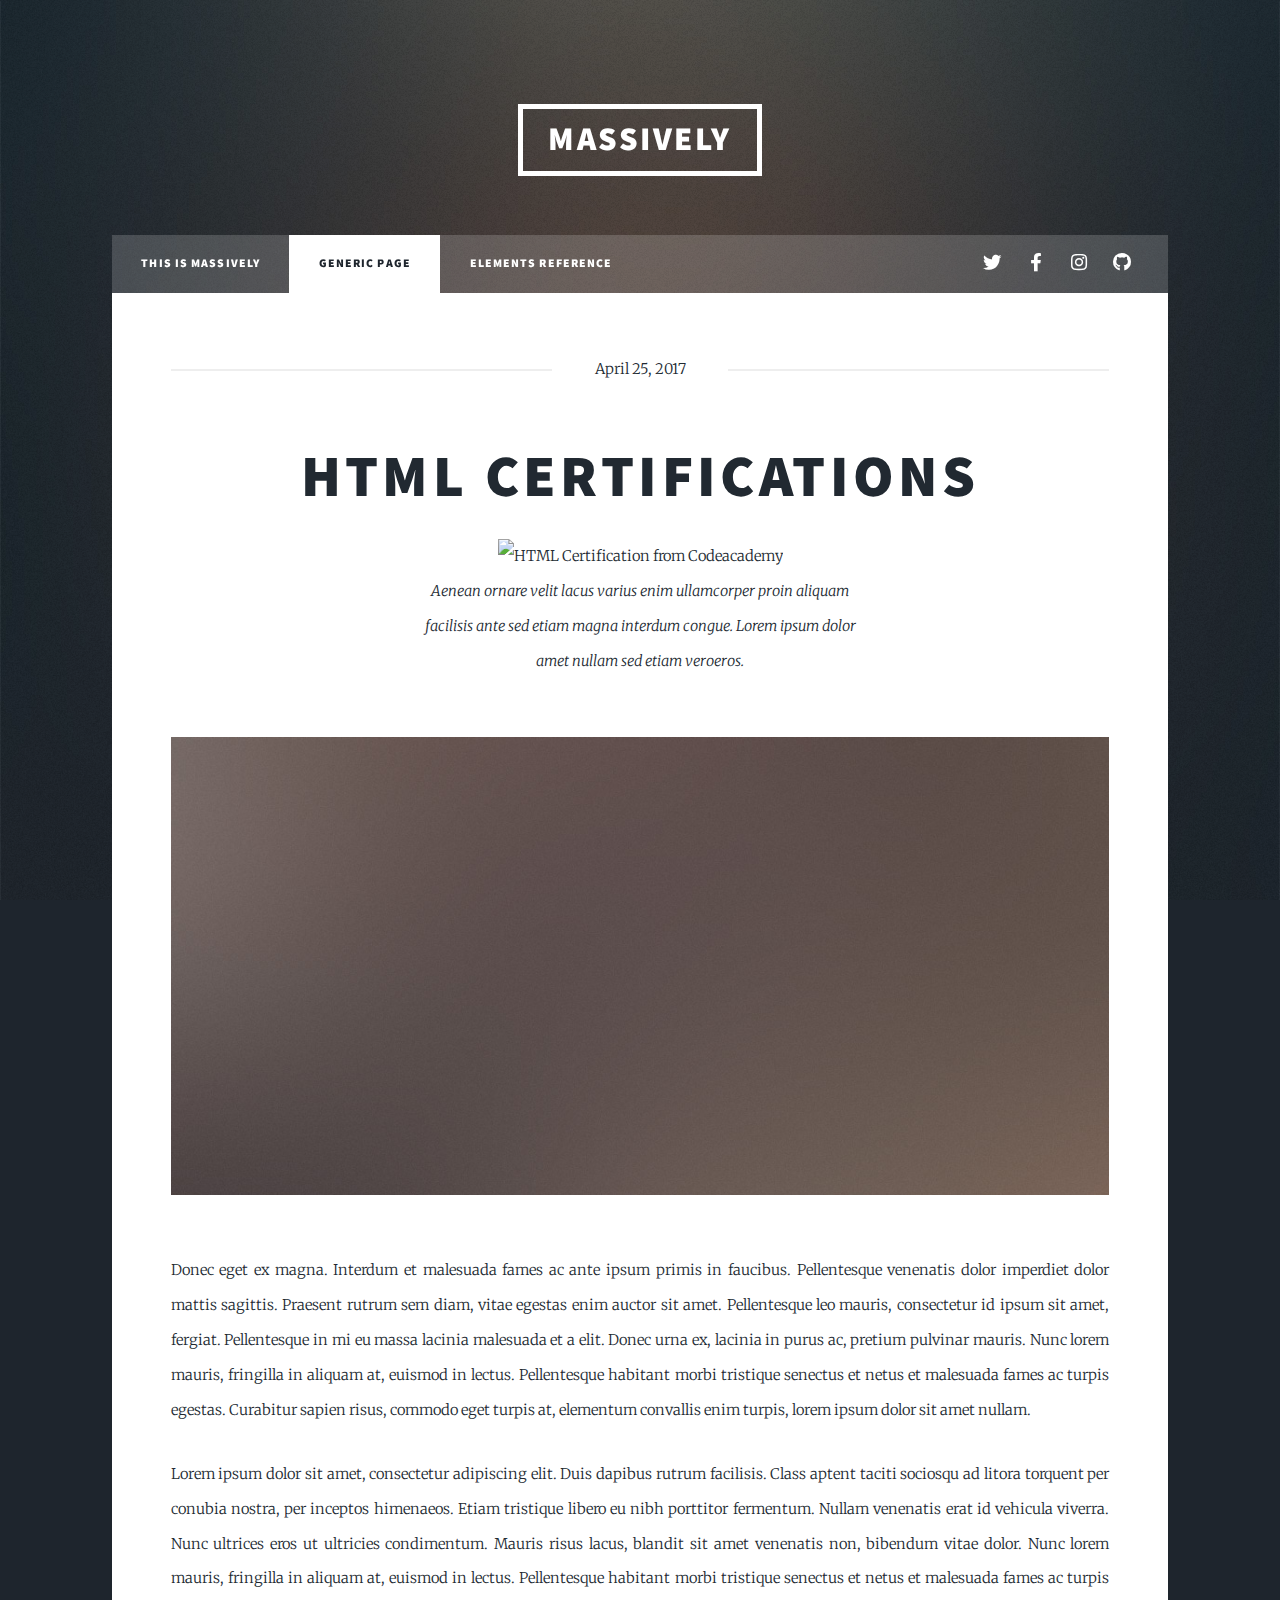
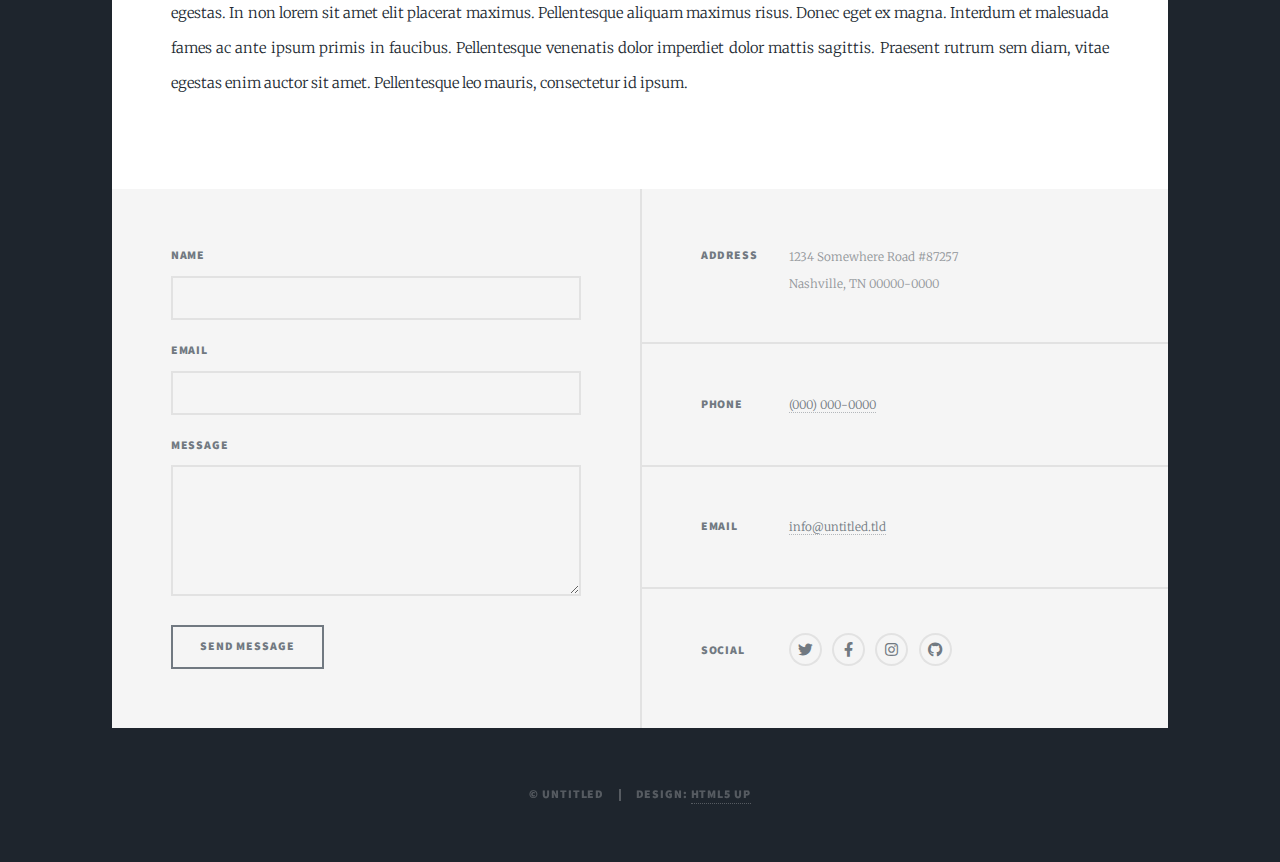
==== certifications.html @ e2fd4e37 "Update and rename generic.html to certifications.html" ====
<!DOCTYPE HTML>
<!--
	Massively by HTML5 UP
	html5up.net | @ajlkn
	Free for personal and commercial use under the CCA 3.0 license (html5up.net/license)
-->
<html>
	<head>
		<title>Andres's Certifications</title>
		<meta charset="utf-8" />
		<meta name="viewport" content="width=device-width, initial-scale=1, user-scalable=no" />
		<link rel="stylesheet" href="assets/css/main.css" />
		<noscript><link rel="stylesheet" href="assets/css/noscript.css" /></noscript>
	</head>
	<body class="is-preload">

		<!-- Wrapper -->
			<div id="wrapper">

				<!-- Header -->
					<header id="header">
						<a href="index.html" class="logo">Massively</a>
					</header>

				<!-- Nav -->
					<nav id="nav">
						<ul class="links">
							<li><a href="index.html">This is Massively</a></li>
							<li class="active"><a href="generic.html">Generic Page</a></li>
							<li><a href="elements.html">Elements Reference</a></li>
						</ul>
						<ul class="icons">
							<li><a href="#" class="icon brands fa-twitter"><span class="label">Twitter</span></a></li>
							<li><a href="#" class="icon brands fa-facebook-f"><span class="label">Facebook</span></a></li>
							<li><a href="#" class="icon brands fa-instagram"><span class="label">Instagram</span></a></li>
							<li><a href="#" class="icon brands fa-github"><span class="label">GitHub</span></a></li>
						</ul>
					</nav>

				<!-- Main -->
					<div id="main">

						<!-- Post -->
							<section class="post">
								<header class="major">
									<span class="date">April 25, 2017</span>
									<h1>HTML Certifications</h1>
									<img src="HTML-Cert.png" alt="HTML Certification from Codeacademy">
									<p>Aenean ornare velit lacus varius enim ullamcorper proin aliquam<br />
									facilisis ante sed etiam magna interdum congue. Lorem ipsum dolor<br />
									amet nullam sed etiam veroeros.</p>
								</header>
								<div class="image main"><img src="images/pic01.jpg" alt="" /></div>
								<p>Donec eget ex magna. Interdum et malesuada fames ac ante ipsum primis in faucibus. Pellentesque venenatis dolor imperdiet dolor mattis sagittis. Praesent rutrum sem diam, vitae egestas enim auctor sit amet. Pellentesque leo mauris, consectetur id ipsum sit amet, fergiat. Pellentesque in mi eu massa lacinia malesuada et a elit. Donec urna ex, lacinia in purus ac, pretium pulvinar mauris. Nunc lorem mauris, fringilla in aliquam at, euismod in lectus. Pellentesque habitant morbi tristique senectus et netus et malesuada fames ac turpis egestas. Curabitur sapien risus, commodo eget turpis at, elementum convallis enim turpis, lorem ipsum dolor sit amet nullam.</p>
								<p>Lorem ipsum dolor sit amet, consectetur adipiscing elit. Duis dapibus rutrum facilisis. Class aptent taciti sociosqu ad litora torquent per conubia nostra, per inceptos himenaeos. Etiam tristique libero eu nibh porttitor fermentum. Nullam venenatis erat id vehicula viverra. Nunc ultrices eros ut ultricies condimentum. Mauris risus lacus, blandit sit amet venenatis non, bibendum vitae dolor. Nunc lorem mauris, fringilla in aliquam at, euismod in lectus. Pellentesque habitant morbi tristique senectus et netus et malesuada fames ac turpis egestas. In non lorem sit amet elit placerat maximus. Pellentesque aliquam maximus risus. Donec eget ex magna. Interdum et malesuada fames ac ante ipsum primis in faucibus. Pellentesque venenatis dolor imperdiet dolor mattis sagittis. Praesent rutrum sem diam, vitae egestas enim auctor sit amet. Pellentesque leo mauris, consectetur id ipsum.</p>
							</section>

					</div>

				<!-- Footer -->
					<footer id="footer">
						<section>
							<form method="post" action="#">
								<div class="fields">
									<div class="field">
										<label for="name">Name</label>
										<input type="text" name="name" id="name" />
									</div>
									<div class="field">
										<label for="email">Email</label>
										<input type="text" name="email" id="email" />
									</div>
									<div class="field">
										<label for="message">Message</label>
										<textarea name="message" id="message" rows="3"></textarea>
									</div>
								</div>
								<ul class="actions">
									<li><input type="submit" value="Send Message" /></li>
								</ul>
							</form>
						</section>
						<section class="split contact">
							<section class="alt">
								<h3>Address</h3>
								<p>1234 Somewhere Road #87257<br />
								Nashville, TN 00000-0000</p>
							</section>
							<section>
								<h3>Phone</h3>
								<p><a href="#">(000) 000-0000</a></p>
							</section>
							<section>
								<h3>Email</h3>
								<p><a href="#">info@untitled.tld</a></p>
							</section>
							<section>
								<h3>Social</h3>
								<ul class="icons alt">
									<li><a href="#" class="icon brands alt fa-twitter"><span class="label">Twitter</span></a></li>
									<li><a href="#" class="icon brands alt fa-facebook-f"><span class="label">Facebook</span></a></li>
									<li><a href="#" class="icon brands alt fa-instagram"><span class="label">Instagram</span></a></li>
									<li><a href="#" class="icon brands alt fa-github"><span class="label">GitHub</span></a></li>
								</ul>
							</section>
						</section>
					</footer>

				<!-- Copyright -->
					<div id="copyright">
						<ul><li>&copy; Untitled</li><li>Design: <a href="https://html5up.net">HTML5 UP</a></li></ul>
					</div>

			</div>

		<!-- Scripts -->
			<script src="assets/js/jquery.min.js"></script>
			<script src="assets/js/jquery.scrollex.min.js"></script>
			<script src="assets/js/jquery.scrolly.min.js"></script>
			<script src="assets/js/browser.min.js"></script>
			<script src="assets/js/breakpoints.min.js"></script>
			<script src="assets/js/util.js"></script>
			<script src="assets/js/main.js"></script>

	</body>
</html>
---- assets/css/main.css ----
@import url(fontawesome-all.min.css);
@import url("https://fonts.googleapis.com/css?family=Merriweather:300,700,300italic,700italic|Source+Sans+Pro:900");

/*
	Massively by HTML5 UP
	html5up.net | @ajlkn
	Free for personal and commercial use under the CCA 3.0 license (html5up.net/license)
*/

html, body, div, span, applet, object,
iframe, h1, h2, h3, h4, h5, h6, p, blockquote,
pre, a, abbr, acronym, address, big, cite,
code, del, dfn, em, img, ins, kbd, q, s, samp,
small, strike, strong, sub, sup, tt, var, b,
u, i, center, dl, dt, dd, ol, ul, li, fieldset,
form, label, legend, table, caption, tbody,
tfoot, thead, tr, th, td, article, aside,
canvas, details, embed, figure, figcaption,
footer, header, hgroup, menu, nav, output, ruby,
section, summary, time, mark, audio, video {
	margin: 0;
	padding: 0;
	border: 0;
	font-size: 100%;
	font: inherit;
	vertical-align: baseline;}

article, aside, details, figcaption, figure,
footer, header, hgroup, menu, nav, section {
	display: block;}

body {
	line-height: 1;
}

ol, ul {
	list-style: none;
}

blockquote, q {
	quotes: none;
}

	blockquote:before, blockquote:after, q:before, q:after {
		content: '';
		content: none;
	}

table {
	border-collapse: collapse;
	border-spacing: 0;
}

body {
	-webkit-text-size-adjust: none;
}

mark {
	background-color: transparent;
	color: inherit;
}

input::-moz-focus-inner {
	border: 0;
	padding: 0;
}

input, select, textarea {
	-moz-appearance: none;
	-webkit-appearance: none;
	-ms-appearance: none;
	appearance: none;
}

/* Basic */

	@-ms-viewport {
		width: device-width;
	}

	body {
		-ms-overflow-style: scrollbar;
	}

	@media screen and (max-width: 480px) {

		html, body {
			min-width: 320px;
		}

	}

	html {
		box-sizing: border-box;
	}

	*, *:before, *:after {
		box-sizing: inherit;
	}

	body {
		background-color: #1e252d;
	}

		body.is-preload *, body.is-preload *:before, body.is-preload *:after {
			-moz-animation: none !important;
			-webkit-animation: none !important;
			-ms-animation: none !important;
			animation: none !important;
			-moz-transition: none !important;
			-webkit-transition: none !important;
			-ms-transition: none !important;
			transition: none !important;
		}

/* Type */

	html {
		font-size: 16pt;
	}

		@media screen and (max-width: 1680px) {

			html {
				font-size: 12pt;
			}

		}

		@media screen and (max-width: 1280px) {

			html {
				font-size: 11pt;
			}

		}

		@media screen and (max-width: 360px) {

			html {
				font-size: 10pt;
			}

		}

	body {
		color: #212931;
	}

	body, input, select, textarea {
		font-family: "Merriweather", Georgia, serif;
		font-weight: 300;
		font-size: 1rem;
		line-height: 2.375;
	}

	a {
		-moz-transition: color 0.2s ease-in-out, background-color 0.2s ease-in-out, border-color 0.2s ease-in-out, box-shadow 0.2s ease-in-out;
		-webkit-transition: color 0.2s ease-in-out, background-color 0.2s ease-in-out, border-color 0.2s ease-in-out, box-shadow 0.2s ease-in-out;
		-ms-transition: color 0.2s ease-in-out, background-color 0.2s ease-in-out, border-color 0.2s ease-in-out, box-shadow 0.2s ease-in-out;
		transition: color 0.2s ease-in-out, background-color 0.2s ease-in-out, border-color 0.2s ease-in-out, box-shadow 0.2s ease-in-out;
		border-bottom: dotted 1px;
		text-decoration: none;
	}

		a:hover {
			border-bottom-color: transparent;
		}

	strong, b {
		font-weight: 600;
	}

	em, i {
		font-style: italic;
	}

	p {
		text-align: justify;
		margin: 0 0 2rem 0;
	}

	h1, h2, h3, h4, h5, h6 {
		font-family: "Source Sans Pro", Helvetica, sans-serif;
		font-weight: 900;
		line-height: 1.5;
		letter-spacing: 0.075em;
		text-transform: uppercase;
		margin: 0 0 1rem 0;
	}

		h1 a, h2 a, h3 a, h4 a, h5 a, h6 a {
			border-bottom: 0;
			color: inherit;
			text-decoration: none;
		}

	h1 {
		font-size: 4rem;
		line-height: 1.1;
		margin: 0 0 2rem 0;
	}

	h2 {
		font-size: 1.75rem;
		line-height: 1.3;
		margin: 0 0 1.5rem 0;
	}

	h3 {
		font-size: 1.25rem;
		margin: 0 0 1.5rem 0;
	}

	h4 {
		font-size: 1rem;
	}

	h5 {
		font-size: 0.9rem;
	}

	h6 {
		font-size: 0.8rem;
	}

	sub {
		font-size: 0.8rem;
		position: relative;
		top: 0.5rem;
	}

	sup {
		font-size: 0.8rem;
		position: relative;
		top: -0.5rem;
	}

	blockquote {
		border-left: solid 4px;
		font-style: italic;
		margin: 0 0 2rem 0;
		padding: 0.5rem 0 0.5rem 2rem;
	}

	code {
		border: solid 2px;
		font-family: "Courier New", monospace;
		font-size: 0.9rem;
		margin: 0 0.25rem;
		padding: 0.25rem 0.65rem;
	}

	pre {
		-webkit-overflow-scrolling: touch;
		font-family: "Courier New", monospace;
		font-size: 0.9rem;
		margin: 0 0 2rem 0;
	}

		pre code {
			display: block;
			line-height: 1.75;
			padding: 1rem 1.5rem;
			overflow-x: auto;
		}

	hr {
		border: 0;
		border-bottom: solid 2px;
		margin: 3rem 0;
	}

		hr.major {
			margin: 5rem 0;
		}

	.align-left {
		text-align: left;
	}

	.align-center {
		text-align: center;
	}

	.align-right {
		text-align: right;
	}

	input, select, textarea {
		color: #212931;
	}

	a {
		color: #212931;
		border-bottom-color: rgba(33, 41, 49, 0.5);
	}

		a:hover {
			border-bottom-color: transparent;
			color: #18bfef !important;
		}

	strong, b {
		color: #212931;
	}

	h1, h2, h3, h4, h5, h6 {
		color: #212931;
	}

	blockquote {
		border-left-color: #eeeeee;
	}

	code {
		background: rgba(220, 220, 220, 0.25);
		border-color: #eeeeee;
	}

	hr {
		border-bottom-color: #eeeeee;
	}

/* Row */

	.row {
		display: flex;
		flex-wrap: wrap;
		box-sizing: border-box;
		align-items: stretch;
	}

		.row > * {
			box-sizing: border-box;
		}

		.row.gtr-uniform > * > :last-child {
			margin-bottom: 0;
		}

		.row.aln-left {
			justify-content: flex-start;
		}

		.row.aln-center {
			justify-content: center;
		}

		.row.aln-right {
			justify-content: flex-end;
		}

		.row.aln-top {
			align-items: flex-start;
		}

		.row.aln-middle {
			align-items: center;
		}

		.row.aln-bottom {
			align-items: flex-end;
		}

		.row > .imp {
			order: -1;
		}

		.row > .col-1 {
			width: 8.33333%;
		}

		.row > .off-1 {
			margin-left: 8.33333%;
		}

		.row > .col-2 {
			width: 16.66667%;
		}

		.row > .off-2 {
			margin-left: 16.66667%;
		}

		.row > .col-3 {
			width: 25%;
		}

		.row > .off-3 {
			margin-left: 25%;
		}

		.row > .col-4 {
			width: 33.33333%;
		}

		.row > .off-4 {
			margin-left: 33.33333%;
		}

		.row > .col-5 {
			width: 41.66667%;
		}

		.row > .off-5 {
			margin-left: 41.66667%;
		}

		.row > .col-6 {
			width: 50%;
		}

		.row > .off-6 {
			margin-left: 50%;
		}

		.row > .col-7 {
			width: 58.33333%;
		}

		.row > .off-7 {
			margin-left: 58.33333%;
		}

		.row > .col-8 {
			width: 66.66667%;
		}

		.row > .off-8 {
			margin-left: 66.66667%;
		}

		.row > .col-9 {
			width: 75%;
		}

		.row > .off-9 {
			margin-left: 75%;
		}

		.row > .col-10 {
			width: 83.33333%;
		}

		.row > .off-10 {
			margin-left: 83.33333%;
		}

		.row > .col-11 {
			width: 91.66667%;
		}

		.row > .off-11 {
			margin-left: 91.66667%;
		}

		.row > .col-12 {
			width: 100%;
		}

		.row > .off-12 {
			margin-left: 100%;
		}

		.row.gtr-0 {
			margin-top: 0;
			margin-left: 0rem;
		}

			.row.gtr-0 > * {
				padding: 0 0 0 0rem;
			}

			.row.gtr-0.gtr-uniform {
				margin-top: 0rem;
			}

				.row.gtr-0.gtr-uniform > * {
					padding-top: 0rem;
				}

		.row.gtr-25 {
			margin-top: 0;
			margin-left: -0.375rem;
		}

			.row.gtr-25 > * {
				padding: 0 0 0 0.375rem;
			}

			.row.gtr-25.gtr-uniform {
				margin-top: -0.375rem;
			}

				.row.gtr-25.gtr-uniform > * {
					padding-top: 0.375rem;
				}

		.row.gtr-50 {
			margin-top: 0;
			margin-left: -0.75rem;
		}

			.row.gtr-50 > * {
				padding: 0 0 0 0.75rem;
			}

			.row.gtr-50.gtr-uniform {
				margin-top: -0.75rem;
			}

				.row.gtr-50.gtr-uniform > * {
					padding-top: 0.75rem;
				}

		.row {
			margin-top: 0;
			margin-left: -1.5rem;
		}

			.row > * {
				padding: 0 0 0 1.5rem;
			}

			.row.gtr-uniform {
				margin-top: -1.5rem;
			}

				.row.gtr-uniform > * {
					padding-top: 1.5rem;
				}

		.row.gtr-150 {
			margin-top: 0;
			margin-left: -2.25rem;
		}

			.row.gtr-150 > * {
				padding: 0 0 0 2.25rem;
			}

			.row.gtr-150.gtr-uniform {
				margin-top: -2.25rem;
			}

				.row.gtr-150.gtr-uniform > * {
					padding-top: 2.25rem;
				}

		.row.gtr-200 {
			margin-top: 0;
			margin-left: -3rem;
		}

			.row.gtr-200 > * {
				padding: 0 0 0 3rem;
			}

			.row.gtr-200.gtr-uniform {
				margin-top: -3rem;
			}

				.row.gtr-200.gtr-uniform > * {
					padding-top: 3rem;
				}

		@media screen and (max-width: 1680px) {

			.row {
				display: flex;
				flex-wrap: wrap;
				box-sizing: border-box;
				align-items: stretch;
			}

				.row > * {
					box-sizing: border-box;
				}

				.row.gtr-uniform > * > :last-child {
					margin-bottom: 0;
				}

				.row.aln-left {
					justify-content: flex-start;
				}

				.row.aln-center {
					justify-content: center;
				}

				.row.aln-right {
					justify-content: flex-end;
				}

				.row.aln-top {
					align-items: flex-start;
				}

				.row.aln-middle {
					align-items: center;
				}

				.row.aln-bottom {
					align-items: flex-end;
				}

				.row > .imp-xlarge {
					order: -1;
				}

				.row > .col-1-xlarge {
					width: 8.33333%;
				}

				.row > .off-1-xlarge {
					margin-left: 8.33333%;
				}

				.row > .col-2-xlarge {
					width: 16.66667%;
				}

				.row > .off-2-xlarge {
					margin-left: 16.66667%;
				}

				.row > .col-3-xlarge {
					width: 25%;
				}

				.row > .off-3-xlarge {
					margin-left: 25%;
				}

				.row > .col-4-xlarge {
					width: 33.33333%;
				}

				.row > .off-4-xlarge {
					margin-left: 33.33333%;
				}

				.row > .col-5-xlarge {
					width: 41.66667%;
				}

				.row > .off-5-xlarge {
					margin-left: 41.66667%;
				}

				.row > .col-6-xlarge {
					width: 50%;
				}

				.row > .off-6-xlarge {
					margin-left: 50%;
				}

				.row > .col-7-xlarge {
					width: 58.33333%;
				}

				.row > .off-7-xlarge {
					margin-left: 58.33333%;
				}

				.row > .col-8-xlarge {
					width: 66.66667%;
				}

				.row > .off-8-xlarge {
					margin-left: 66.66667%;
				}

				.row > .col-9-xlarge {
					width: 75%;
				}

				.row > .off-9-xlarge {
					margin-left: 75%;
				}

				.row > .col-10-xlarge {
					width: 83.33333%;
				}

				.row > .off-10-xlarge {
					margin-left: 83.33333%;
				}

				.row > .col-11-xlarge {
					width: 91.66667%;
				}

				.row > .off-11-xlarge {
					margin-left: 91.66667%;
				}

				.row > .col-12-xlarge {
					width: 100%;
				}

				.row > .off-12-xlarge {
					margin-left: 100%;
				}

				.row.gtr-0 {
					margin-top: 0;
					margin-left: 0rem;
				}

					.row.gtr-0 > * {
						padding: 0 0 0 0rem;
					}

					.row.gtr-0.gtr-uniform {
						margin-top: 0rem;
					}

						.row.gtr-0.gtr-uniform > * {
							padding-top: 0rem;
						}

				.row.gtr-25 {
					margin-top: 0;
					margin-left: -0.375rem;
				}

					.row.gtr-25 > * {
						padding: 0 0 0 0.375rem;
					}

					.row.gtr-25.gtr-uniform {
						margin-top: -0.375rem;
					}

						.row.gtr-25.gtr-uniform > * {
							padding-top: 0.375rem;
						}

				.row.gtr-50 {
					margin-top: 0;
					margin-left: -0.75rem;
				}

					.row.gtr-50 > * {
						padding: 0 0 0 0.75rem;
					}

					.row.gtr-50.gtr-uniform {
						margin-top: -0.75rem;
					}

						.row.gtr-50.gtr-uniform > * {
							padding-top: 0.75rem;
						}

				.row {
					margin-top: 0;
					margin-left: -1.5rem;
				}

					.row > * {
						padding: 0 0 0 1.5rem;
					}

					.row.gtr-uniform {
						margin-top: -1.5rem;
					}

						.row.gtr-uniform > * {
							padding-top: 1.5rem;
						}

				.row.gtr-150 {
					margin-top: 0;
					margin-left: -2.25rem;
				}

					.row.gtr-150 > * {
						padding: 0 0 0 2.25rem;
					}

					.row.gtr-150.gtr-uniform {
						margin-top: -2.25rem;
					}

						.row.gtr-150.gtr-uniform > * {
							padding-top: 2.25rem;
						}

				.row.gtr-200 {
					margin-top: 0;
					margin-left: -3rem;
				}

					.row.gtr-200 > * {
						padding: 0 0 0 3rem;
					}

					.row.gtr-200.gtr-uniform {
						margin-top: -3rem;
					}

						.row.gtr-200.gtr-uniform > * {
							padding-top: 3rem;
						}

		}

		@media screen and (max-width: 1280px) {

			.row {
				display: flex;
				flex-wrap: wrap;
				box-sizing: border-box;
				align-items: stretch;
			}

				.row > * {
					box-sizing: border-box;
				}

				.row.gtr-uniform > * > :last-child {
					margin-bottom: 0;
				}

				.row.aln-left {
					justify-content: flex-start;
				}

				.row.aln-center {
					justify-content: center;
				}

				.row.aln-right {
					justify-content: flex-end;
				}

				.row.aln-top {
					align-items: flex-start;
				}

				.row.aln-middle {
					align-items: center;
				}

				.row.aln-bottom {
					align-items: flex-end;
				}

				.row > .imp-large {
					order: -1;
				}

				.row > .col-1-large {
					width: 8.33333%;
				}

				.row > .off-1-large {
					margin-left: 8.33333%;
				}

				.row > .col-2-large {
					width: 16.66667%;
				}

				.row > .off-2-large {
					margin-left: 16.66667%;
				}

				.row > .col-3-large {
					width: 25%;
				}

				.row > .off-3-large {
					margin-left: 25%;
				}

				.row > .col-4-large {
					width: 33.33333%;
				}

				.row > .off-4-large {
					margin-left: 33.33333%;
				}

				.row > .col-5-large {
					width: 41.66667%;
				}

				.row > .off-5-large {
					margin-left: 41.66667%;
				}

				.row > .col-6-large {
					width: 50%;
				}

				.row > .off-6-large {
					margin-left: 50%;
				}

				.row > .col-7-large {
					width: 58.33333%;
				}

				.row > .off-7-large {
					margin-left: 58.33333%;
				}

				.row > .col-8-large {
					width: 66.66667%;
				}

				.row > .off-8-large {
					margin-left: 66.66667%;
				}

				.row > .col-9-large {
					width: 75%;
				}

				.row > .off-9-large {
					margin-left: 75%;
				}

				.row > .col-10-large {
					width: 83.33333%;
				}

				.row > .off-10-large {
					margin-left: 83.33333%;
				}

				.row > .col-11-large {
					width: 91.66667%;
				}

				.row > .off-11-large {
					margin-left: 91.66667%;
				}

				.row > .col-12-large {
					width: 100%;
				}

				.row > .off-12-large {
					margin-left: 100%;
				}

				.row.gtr-0 {
					margin-top: 0;
					margin-left: 0rem;
				}

					.row.gtr-0 > * {
						padding: 0 0 0 0rem;
					}

					.row.gtr-0.gtr-uniform {
						margin-top: 0rem;
					}

						.row.gtr-0.gtr-uniform > * {
							padding-top: 0rem;
						}

				.row.gtr-25 {
					margin-top: 0;
					margin-left: -0.375rem;
				}

					.row.gtr-25 > * {
						padding: 0 0 0 0.375rem;
					}

					.row.gtr-25.gtr-uniform {
						margin-top: -0.375rem;
					}

						.row.gtr-25.gtr-uniform > * {
							padding-top: 0.375rem;
						}

				.row.gtr-50 {
					margin-top: 0;
					margin-left: -0.75rem;
				}

					.row.gtr-50 > * {
						padding: 0 0 0 0.75rem;
					}

					.row.gtr-50.gtr-uniform {
						margin-top: -0.75rem;
					}

						.row.gtr-50.gtr-uniform > * {
							padding-top: 0.75rem;
						}

				.row {
					margin-top: 0;
					margin-left: -1.5rem;
				}

					.row > * {
						padding: 0 0 0 1.5rem;
					}

					.row.gtr-uniform {
						margin-top: -1.5rem;
					}

						.row.gtr-uniform > * {
							padding-top: 1.5rem;
						}

				.row.gtr-150 {
					margin-top: 0;
					margin-left: -2.25rem;
				}

					.row.gtr-150 > * {
						padding: 0 0 0 2.25rem;
					}

					.row.gtr-150.gtr-uniform {
						margin-top: -2.25rem;
					}

						.row.gtr-150.gtr-uniform > * {
							padding-top: 2.25rem;
						}

				.row.gtr-200 {
					margin-top: 0;
					margin-left: -3rem;
				}

					.row.gtr-200 > * {
						padding: 0 0 0 3rem;
					}

					.row.gtr-200.gtr-uniform {
						margin-top: -3rem;
					}

						.row.gtr-200.gtr-uniform > * {
							padding-top: 3rem;
						}

		}

		@media screen and (max-width: 980px) {

			.row {
				display: flex;
				flex-wrap: wrap;
				box-sizing: border-box;
				align-items: stretch;
			}

				.row > * {
					box-sizing: border-box;
				}

				.row.gtr-uniform > * > :last-child {
					margin-bottom: 0;
				}

				.row.aln-left {
					justify-content: flex-start;
				}

				.row.aln-center {
					justify-content: center;
				}

				.row.aln-right {
					justify-content: flex-end;
				}

				.row.aln-top {
					align-items: flex-start;
				}

				.row.aln-middle {
					align-items: center;
				}

				.row.aln-bottom {
					align-items: flex-end;
				}

				.row > .imp-medium {
					order: -1;
				}

				.row > .col-1-medium {
					width: 8.33333%;
				}

				.row > .off-1-medium {
					margin-left: 8.33333%;
				}

				.row > .col-2-medium {
					width: 16.66667%;
				}

				.row > .off-2-medium {
					margin-left: 16.66667%;
				}

				.row > .col-3-medium {
					width: 25%;
				}

				.row > .off-3-medium {
					margin-left: 25%;
				}

				.row > .col-4-medium {
					width: 33.33333%;
				}

				.row > .off-4-medium {
					margin-left: 33.33333%;
				}

				.row > .col-5-medium {
					width: 41.66667%;
				}

				.row > .off-5-medium {
					margin-left: 41.66667%;
				}

				.row > .col-6-medium {
					width: 50%;
				}

				.row > .off-6-medium {
					margin-left: 50%;
				}

				.row > .col-7-medium {
					width: 58.33333%;
				}

				.row > .off-7-medium {
					margin-left: 58.33333%;
				}

				.row > .col-8-medium {
					width: 66.66667%;
				}

				.row > .off-8-medium {
					margin-left: 66.66667%;
				}

				.row > .col-9-medium {
					width: 75%;
				}

				.row > .off-9-medium {
					margin-left: 75%;
				}

				.row > .col-10-medium {
					width: 83.33333%;
				}

				.row > .off-10-medium {
					margin-left: 83.33333%;
				}

				.row > .col-11-medium {
					width: 91.66667%;
				}

				.row > .off-11-medium {
					margin-left: 91.66667%;
				}

				.row > .col-12-medium {
					width: 100%;
				}

				.row > .off-12-medium {
					margin-left: 100%;
				}

				.row.gtr-0 {
					margin-top: 0;
					margin-left: 0rem;
				}

					.row.gtr-0 > * {
						padding: 0 0 0 0rem;
					}

					.row.gtr-0.gtr-uniform {
						margin-top: 0rem;
					}

						.row.gtr-0.gtr-uniform > * {
							padding-top: 0rem;
						}

				.row.gtr-25 {
					margin-top: 0;
					margin-left: -0.375rem;
				}

					.row.gtr-25 > * {
						padding: 0 0 0 0.375rem;
					}

					.row.gtr-25.gtr-uniform {
						margin-top: -0.375rem;
					}

						.row.gtr-25.gtr-uniform > * {
							padding-top: 0.375rem;
						}

				.row.gtr-50 {
					margin-top: 0;
					margin-left: -0.75rem;
				}

					.row.gtr-50 > * {
						padding: 0 0 0 0.75rem;
					}

					.row.gtr-50.gtr-uniform {
						margin-top: -0.75rem;
					}

						.row.gtr-50.gtr-uniform > * {
							padding-top: 0.75rem;
						}

				.row {
					margin-top: 0;
					margin-left: -1.5rem;
				}

					.row > * {
						padding: 0 0 0 1.5rem;
					}

					.row.gtr-uniform {
						margin-top: -1.5rem;
					}

						.row.gtr-uniform > * {
							padding-top: 1.5rem;
						}

				.row.gtr-150 {
					margin-top: 0;
					margin-left: -2.25rem;
				}

					.row.gtr-150 > * {
						padding: 0 0 0 2.25rem;
					}

					.row.gtr-150.gtr-uniform {
						margin-top: -2.25rem;
					}

						.row.gtr-150.gtr-uniform > * {
							padding-top: 2.25rem;
						}

				.row.gtr-200 {
					margin-top: 0;
					margin-left: -3rem;
				}

					.row.gtr-200 > * {
						padding: 0 0 0 3rem;
					}

					.row.gtr-200.gtr-uniform {
						margin-top: -3rem;
					}

						.row.gtr-200.gtr-uniform > * {
							padding-top: 3rem;
						}

		}

		@media screen and (max-width: 736px) {

			.row {
				display: flex;
				flex-wrap: wrap;
				box-sizing: border-box;
				align-items: stretch;
			}

				.row > * {
					box-sizing: border-box;
				}

				.row.gtr-uniform > * > :last-child {
					margin-bottom: 0;
				}

				.row.aln-left {
					justify-content: flex-start;
				}

				.row.aln-center {
					justify-content: center;
				}

				.row.aln-right {
					justify-content: flex-end;
				}

				.row.aln-top {
					align-items: flex-start;
				}

				.row.aln-middle {
					align-items: center;
				}

				.row.aln-bottom {
					align-items: flex-end;
				}

				.row > .imp-small {
					order: -1;
				}

				.row > .col-1-small {
					width: 8.33333%;
				}

				.row > .off-1-small {
					margin-left: 8.33333%;
				}

				.row > .col-2-small {
					width: 16.66667%;
				}

				.row > .off-2-small {
					margin-left: 16.66667%;
				}

				.row > .col-3-small {
					width: 25%;
				}

				.row > .off-3-small {
					margin-left: 25%;
				}

				.row > .col-4-small {
					width: 33.33333%;
				}

				.row > .off-4-small {
					margin-left: 33.33333%;
				}

				.row > .col-5-small {
					width: 41.66667%;
				}

				.row > .off-5-small {
					margin-left: 41.66667%;
				}

				.row > .col-6-small {
					width: 50%;
				}

				.row > .off-6-small {
					margin-left: 50%;
				}

				.row > .col-7-small {
					width: 58.33333%;
				}

				.row > .off-7-small {
					margin-left: 58.33333%;
				}

				.row > .col-8-small {
					width: 66.66667%;
				}

				.row > .off-8-small {
					margin-left: 66.66667%;
				}

				.row > .col-9-small {
					width: 75%;
				}

				.row > .off-9-small {
					margin-left: 75%;
				}

				.row > .col-10-small {
					width: 83.33333%;
				}

				.row > .off-10-small {
					margin-left: 83.33333%;
				}

				.row > .col-11-small {
					width: 91.66667%;
				}

				.row > .off-11-small {
					margin-left: 91.66667%;
				}

				.row > .col-12-small {
					width: 100%;
				}

				.row > .off-12-small {
					margin-left: 100%;
				}

				.row.gtr-0 {
					margin-top: 0;
					margin-left: 0rem;
				}

					.row.gtr-0 > * {
						padding: 0 0 0 0rem;
					}

					.row.gtr-0.gtr-uniform {
						margin-top: 0rem;
					}

						.row.gtr-0.gtr-uniform > * {
							padding-top: 0rem;
						}

				.row.gtr-25 {
					margin-top: 0;
					margin-left: -0.375rem;
				}

					.row.gtr-25 > * {
						padding: 0 0 0 0.375rem;
					}

					.row.gtr-25.gtr-uniform {
						margin-top: -0.375rem;
					}

						.row.gtr-25.gtr-uniform > * {
							padding-top: 0.375rem;
						}

				.row.gtr-50 {
					margin-top: 0;
					margin-left: -0.75rem;
				}

					.row.gtr-50 > * {
						padding: 0 0 0 0.75rem;
					}

					.row.gtr-50.gtr-uniform {
						margin-top: -0.75rem;
					}

						.row.gtr-50.gtr-uniform > * {
							padding-top: 0.75rem;
						}

				.row {
					margin-top: 0;
					margin-left: -1.5rem;
				}

					.row > * {
						padding: 0 0 0 1.5rem;
					}

					.row.gtr-uniform {
						margin-top: -1.5rem;
					}

						.row.gtr-uniform > * {
							padding-top: 1.5rem;
						}

				.row.gtr-150 {
					margin-top: 0;
					margin-left: -2.25rem;
				}

					.row.gtr-150 > * {
						padding: 0 0 0 2.25rem;
					}

					.row.gtr-150.gtr-uniform {
						margin-top: -2.25rem;
					}

						.row.gtr-150.gtr-uniform > * {
							padding-top: 2.25rem;
						}

				.row.gtr-200 {
					margin-top: 0;
					margin-left: -3rem;
				}

					.row.gtr-200 > * {
						padding: 0 0 0 3rem;
					}

					.row.gtr-200.gtr-uniform {
						margin-top: -3rem;
					}

						.row.gtr-200.gtr-uniform > * {
							padding-top: 3rem;
						}

		}

		@media screen and (max-width: 480px) {

			.row {
				display: flex;
				flex-wrap: wrap;
				box-sizing: border-box;
				align-items: stretch;
			}

				.row > * {
					box-sizing: border-box;
				}

				.row.gtr-uniform > * > :last-child {
					margin-bottom: 0;
				}

				.row.aln-left {
					justify-content: flex-start;
				}

				.row.aln-center {
					justify-content: center;
				}

				.row.aln-right {
					justify-content: flex-end;
				}

				.row.aln-top {
					align-items: flex-start;
				}

				.row.aln-middle {
					align-items: center;
				}

				.row.aln-bottom {
					align-items: flex-end;
				}

				.row > .imp-xsmall {
					order: -1;
				}

				.row > .col-1-xsmall {
					width: 8.33333%;
				}

				.row > .off-1-xsmall {
					margin-left: 8.33333%;
				}

				.row > .col-2-xsmall {
					width: 16.66667%;
				}

				.row > .off-2-xsmall {
					margin-left: 16.66667%;
				}

				.row > .col-3-xsmall {
					width: 25%;
				}

				.row > .off-3-xsmall {
					margin-left: 25%;
				}

				.row > .col-4-xsmall {
					width: 33.33333%;
				}

				.row > .off-4-xsmall {
					margin-left: 33.33333%;
				}

				.row > .col-5-xsmall {
					width: 41.66667%;
				}

				.row > .off-5-xsmall {
					margin-left: 41.66667%;
				}

				.row > .col-6-xsmall {
					width: 50%;
				}

				.row > .off-6-xsmall {
					margin-left: 50%;
				}

				.row > .col-7-xsmall {
					width: 58.33333%;
				}

				.row > .off-7-xsmall {
					margin-left: 58.33333%;
				}

				.row > .col-8-xsmall {
					width: 66.66667%;
				}

				.row > .off-8-xsmall {
					margin-left: 66.66667%;
				}

				.row > .col-9-xsmall {
					width: 75%;
				}

				.row > .off-9-xsmall {
					margin-left: 75%;
				}

				.row > .col-10-xsmall {
					width: 83.33333%;
				}

				.row > .off-10-xsmall {
					margin-left: 83.33333%;
				}

				.row > .col-11-xsmall {
					width: 91.66667%;
				}

				.row > .off-11-xsmall {
					margin-left: 91.66667%;
				}

				.row > .col-12-xsmall {
					width: 100%;
				}

				.row > .off-12-xsmall {
					margin-left: 100%;
				}

				.row.gtr-0 {
					margin-top: 0;
					margin-left: 0rem;
				}

					.row.gtr-0 > * {
						padding: 0 0 0 0rem;
					}

					.row.gtr-0.gtr-uniform {
						margin-top: 0rem;
					}

						.row.gtr-0.gtr-uniform > * {
							padding-top: 0rem;
						}

				.row.gtr-25 {
					margin-top: 0;
					margin-left: -0.375rem;
				}

					.row.gtr-25 > * {
						padding: 0 0 0 0.375rem;
					}

					.row.gtr-25.gtr-uniform {
						margin-top: -0.375rem;
					}

						.row.gtr-25.gtr-uniform > * {
							padding-top: 0.375rem;
						}

				.row.gtr-50 {
					margin-top: 0;
					margin-left: -0.75rem;
				}

					.row.gtr-50 > * {
						padding: 0 0 0 0.75rem;
					}

					.row.gtr-50.gtr-uniform {
						margin-top: -0.75rem;
					}

						.row.gtr-50.gtr-uniform > * {
							padding-top: 0.75rem;
						}

				.row {
					margin-top: 0;
					margin-left: -1.5rem;
				}

					.row > * {
						padding: 0 0 0 1.5rem;
					}

					.row.gtr-uniform {
						margin-top: -1.5rem;
					}

						.row.gtr-uniform > * {
							padding-top: 1.5rem;
						}

				.row.gtr-150 {
					margin-top: 0;
					margin-left: -2.25rem;
				}

					.row.gtr-150 > * {
						padding: 0 0 0 2.25rem;
					}

					.row.gtr-150.gtr-uniform {
						margin-top: -2.25rem;
					}

						.row.gtr-150.gtr-uniform > * {
							padding-top: 2.25rem;
						}

				.row.gtr-200 {
					margin-top: 0;
					margin-left: -3rem;
				}

					.row.gtr-200 > * {
						padding: 0 0 0 3rem;
					}

					.row.gtr-200.gtr-uniform {
						margin-top: -3rem;
					}

						.row.gtr-200.gtr-uniform > * {
							padding-top: 3rem;
						}

		}

		@media screen and (max-width: 360px) {

			.row {
				display: flex;
				flex-wrap: wrap;
				box-sizing: border-box;
				align-items: stretch;
			}

				.row > * {
					box-sizing: border-box;
				}

				.row.gtr-uniform > * > :last-child {
					margin-bottom: 0;
				}

				.row.aln-left {
					justify-content: flex-start;
				}

				.row.aln-center {
					justify-content: center;
				}

				.row.aln-right {
					justify-content: flex-end;
				}

				.row.aln-top {
					align-items: flex-start;
				}

				.row.aln-middle {
					align-items: center;
				}

				.row.aln-bottom {
					align-items: flex-end;
				}

				.row > .imp-xxsmall {
					order: -1;
				}

				.row > .col-1-xxsmall {
					width: 8.33333%;
				}

				.row > .off-1-xxsmall {
					margin-left: 8.33333%;
				}

				.row > .col-2-xxsmall {
					width: 16.66667%;
				}

				.row > .off-2-xxsmall {
					margin-left: 16.66667%;
				}

				.row > .col-3-xxsmall {
					width: 25%;
				}

				.row > .off-3-xxsmall {
					margin-left: 25%;
				}

				.row > .col-4-xxsmall {
					width: 33.33333%;
				}

				.row > .off-4-xxsmall {
					margin-left: 33.33333%;
				}

				.row > .col-5-xxsmall {
					width: 41.66667%;
				}

				.row > .off-5-xxsmall {
					margin-left: 41.66667%;
				}

				.row > .col-6-xxsmall {
					width: 50%;
				}

				.row > .off-6-xxsmall {
					margin-left: 50%;
				}

				.row > .col-7-xxsmall {
					width: 58.33333%;
				}

				.row > .off-7-xxsmall {
					margin-left: 58.33333%;
				}

				.row > .col-8-xxsmall {
					width: 66.66667%;
				}

				.row > .off-8-xxsmall {
					margin-left: 66.66667%;
				}

				.row > .col-9-xxsmall {
					width: 75%;
				}

				.row > .off-9-xxsmall {
					margin-left: 75%;
				}

				.row > .col-10-xxsmall {
					width: 83.33333%;
				}

				.row > .off-10-xxsmall {
					margin-left: 83.33333%;
				}

				.row > .col-11-xxsmall {
					width: 91.66667%;
				}

				.row > .off-11-xxsmall {
					margin-left: 91.66667%;
				}

				.row > .col-12-xxsmall {
					width: 100%;
				}

				.row > .off-12-xxsmall {
					margin-left: 100%;
				}

				.row.gtr-0 {
					margin-top: 0;
					margin-left: 0rem;
				}

					.row.gtr-0 > * {
						padding: 0 0 0 0rem;
					}

					.row.gtr-0.gtr-uniform {
						margin-top: 0rem;
					}

						.row.gtr-0.gtr-uniform > * {
							padding-top: 0rem;
						}

				.row.gtr-25 {
					margin-top: 0;
					margin-left: -0.375rem;
				}

					.row.gtr-25 > * {
						padding: 0 0 0 0.375rem;
					}

					.row.gtr-25.gtr-uniform {
						margin-top: -0.375rem;
					}

						.row.gtr-25.gtr-uniform > * {
							padding-top: 0.375rem;
						}

				.row.gtr-50 {
					margin-top: 0;
					margin-left: -0.75rem;
				}

					.row.gtr-50 > * {
						padding: 0 0 0 0.75rem;
					}

					.row.gtr-50.gtr-uniform {
						margin-top: -0.75rem;
					}

						.row.gtr-50.gtr-uniform > * {
							padding-top: 0.75rem;
						}

				.row {
					margin-top: 0;
					margin-left: -1.5rem;
				}

					.row > * {
						padding: 0 0 0 1.5rem;
					}

					.row.gtr-uniform {
						margin-top: -1.5rem;
					}

						.row.gtr-uniform > * {
							padding-top: 1.5rem;
						}

				.row.gtr-150 {
					margin-top: 0;
					margin-left: -2.25rem;
				}

					.row.gtr-150 > * {
						padding: 0 0 0 2.25rem;
					}

					.row.gtr-150.gtr-uniform {
						margin-top: -2.25rem;
					}

						.row.gtr-150.gtr-uniform > * {
							padding-top: 2.25rem;
						}

				.row.gtr-200 {
					margin-top: 0;
					margin-left: -3rem;
				}

					.row.gtr-200 > * {
						padding: 0 0 0 3rem;
					}

					.row.gtr-200.gtr-uniform {
						margin-top: -3rem;
					}

						.row.gtr-200.gtr-uniform > * {
							padding-top: 3rem;
						}

		}

/* Box */

	.box {
		border: solid 2px;
		margin-bottom: 2rem;
		padding: 1.5rem;
	}

		.box > :last-child,
		.box > :last-child > :last-child,
		.box > :last-child > :last-child > :last-child {
			margin-bottom: 0;
		}

		.box.alt {
			border: 0;
			border-radius: 0;
			padding: 0;
		}

	.box {
		border-color: #eeeeee;
	}

/* Button */

	input[type="submit"],
	input[type="reset"],
	input[type="button"],
	button,
	.button {
		-moz-appearance: none;
		-webkit-appearance: none;
		-ms-appearance: none;
		appearance: none;
		-moz-transition: background-color 0.2s ease-in-out, box-shadow 0.2s ease-in-out, color 0.2s ease-in-out;
		-webkit-transition: background-color 0.2s ease-in-out, box-shadow 0.2s ease-in-out, color 0.2s ease-in-out;
		-ms-transition: background-color 0.2s ease-in-out, box-shadow 0.2s ease-in-out, color 0.2s ease-in-out;
		transition: background-color 0.2s ease-in-out, box-shadow 0.2s ease-in-out, color 0.2s ease-in-out;
		border: 0;
		border-radius: 0;
		cursor: pointer;
		display: inline-block;
		font-family: "Source Sans Pro", Helvetica, sans-serif;
		font-size: 0.8rem;
		font-weight: 900;
		letter-spacing: 0.075em;
		height: 3rem;
		line-height: 3rem;
		padding: 0 2rem;
		text-align: center;
		text-decoration: none;
		text-transform: uppercase;
		white-space: nowrap;
	}

		input[type="submit"].icon:before,
		input[type="reset"].icon:before,
		input[type="button"].icon:before,
		button.icon:before,
		.button.icon:before {
			margin-right: 0.5rem;
		}

		input[type="submit"].icon.solo,
		input[type="reset"].icon.solo,
		input[type="button"].icon.solo,
		button.icon.solo,
		.button.icon.solo {
			position: relative;
			width: 4rem;
			height: 4rem;
			line-height: 4rem;
			border-radius: 4rem;
			text-indent: 4rem;
			overflow: hidden;
			padding: 0;
			white-space: nowrap;
		}

			input[type="submit"].icon.solo:before,
			input[type="reset"].icon.solo:before,
			input[type="button"].icon.solo:before,
			button.icon.solo:before,
			.button.icon.solo:before {
				position: absolute;
				display: block;
				top: 0;
				left: 0;
				width: inherit;
				height: inherit;
				line-height: inherit;
				font-size: 1.25rem;
				margin-right: 0;
				text-align: center;
				text-indent: 0;
			}

		input[type="submit"].fit,
		input[type="reset"].fit,
		input[type="button"].fit,
		button.fit,
		.button.fit {
			width: 100%;
		}

		input[type="submit"].small,
		input[type="reset"].small,
		input[type="button"].small,
		button.small,
		.button.small {
			font-size: 0.7rem;
			height: 2.5rem;
			line-height: 2.5rem;
			padding: 0 1.5rem;
		}

		input[type="submit"].large,
		input[type="reset"].large,
		input[type="button"].large,
		button.large,
		.button.large {
			font-size: 0.9rem;
			height: 3.5rem;
			line-height: 3.5rem;
			padding: 0 2.75rem;
		}

		@media screen and (max-width: 980px) {

			input[type="submit"],
			input[type="reset"],
			input[type="button"],
			button,
			.button {
				font-size: 0.9rem;
				height: 3.25rem;
				line-height: 3.25rem;
			}

				input[type="submit"].large,
				input[type="reset"].large,
				input[type="button"].large,
				button.large,
				.button.large {
					font-size: 1rem;
					height: 3.75rem;
					line-height: 3.75rem;
				}

		}

		input[type="submit"].disabled, input[type="submit"]:disabled,
		input[type="reset"].disabled,
		input[type="reset"]:disabled,
		input[type="button"].disabled,
		input[type="button"]:disabled,
		button.disabled,
		button:disabled,
		.button.disabled,
		.button:disabled {
			pointer-events: none;
			opacity: 0.25;
		}

	input[type="submit"],
	input[type="reset"],
	input[type="button"],
	button,
	.button {
		background-color: transparent;
		box-shadow: inset 0 0 0 2px #212931;
		color: #212931 !important;
	}

		input[type="submit"]:hover,
		input[type="reset"]:hover,
		input[type="button"]:hover,
		button:hover,
		.button:hover {
			box-shadow: inset 0 0 0 2px #18bfef;
			color: #18bfef !important;
		}

		input[type="submit"].primary,
		input[type="reset"].primary,
		input[type="button"].primary,
		button.primary,
		.button.primary {
			background-color: #212931;
			box-shadow: none;
			color: #ffffff !important;
		}

			input[type="submit"].primary:hover,
			input[type="reset"].primary:hover,
			input[type="button"].primary:hover,
			button.primary:hover,
			.button.primary:hover {
				background-color: #18bfef;
			}

/* Form */

	form {
		margin: 0 0 2rem 0;
	}

		form > :last-child {
			margin-bottom: 0;
		}

		form > .fields {
			display: -moz-flex;
			display: -webkit-flex;
			display: -ms-flex;
			display: flex;
			-moz-flex-wrap: wrap;
			-webkit-flex-wrap: wrap;
			-ms-flex-wrap: wrap;
			flex-wrap: wrap;
			width: calc(100% + 3rem);
			margin: -1.5rem 0 2rem -1.5rem;
		}

			form > .fields > .field {
				-moz-flex-grow: 0;
				-webkit-flex-grow: 0;
				-ms-flex-grow: 0;
				flex-grow: 0;
				-moz-flex-shrink: 0;
				-webkit-flex-shrink: 0;
				-ms-flex-shrink: 0;
				flex-shrink: 0;
				padding: 1.5rem 0 0 1.5rem;
				width: calc(100% - 1.5rem);
			}

				form > .fields > .field.half {
					width: calc(50% - 0.75rem);
				}

				form > .fields > .field.third {
					width: calc(100%/3 - 0.5rem);
				}

				form > .fields > .field.quarter {
					width: calc(25% - 0.375rem);
				}

		@media screen and (max-width: 480px) {

			form > .fields {
				width: calc(100% + 3rem);
				margin: -1.5rem 0 2rem -1.5rem;
			}

				form > .fields > .field {
					padding: 1.5rem 0 0 1.5rem;
					width: calc(100% - 1.5rem);
				}

					form > .fields > .field.half {
						width: calc(100% - 1.5rem);
					}

					form > .fields > .field.third {
						width: calc(100% - 1.5rem);
					}

					form > .fields > .field.quarter {
						width: calc(100% - 1.5rem);
					}

		}

	label {
		display: block;
		font-family: "Source Sans Pro", Helvetica, sans-serif;
		font-weight: 900;
		line-height: 1.5;
		letter-spacing: 0.075em;
		font-size: 0.8rem;
		text-transform: uppercase;
		margin: 0 0 0.75rem 0;
	}

		@media screen and (max-width: 980px) {

			label {
				font-size: 0.9rem;
			}

		}

	input[type="text"],
	input[type="password"],
	input[type="email"],
	select,
	textarea {
		-moz-appearance: none;
		-webkit-appearance: none;
		-ms-appearance: none;
		appearance: none;
		background: transparent;
		border-radius: 0;
		border: solid 2px;
		color: inherit;
		display: block;
		outline: 0;
		padding: 0 1rem;
		text-decoration: none;
		width: 100%;
	}

		input[type="text"]:invalid,
		input[type="password"]:invalid,
		input[type="email"]:invalid,
		select:invalid,
		textarea:invalid {
			box-shadow: none;
		}

	select {
		background-size: 1.25rem;
		background-repeat: no-repeat;
		background-position: calc(100% - 1rem) center;
		height: 3rem;
		padding-right: 3rem;
		text-overflow: ellipsis;
	}

		select:focus::-ms-value {
			background-color: transparent;
		}

		select::-ms-expand {
			display: none;
		}

	input[type="text"],
	input[type="password"],
	input[type="email"],
	select {
		height: 3rem;
	}

	textarea {
		padding: 0.75rem 1rem;
	}

	input[type="checkbox"],
	input[type="radio"] {
		-moz-appearance: none;
		-webkit-appearance: none;
		-ms-appearance: none;
		appearance: none;
		display: block;
		float: left;
		margin-right: -2rem;
		opacity: 0;
		width: 1rem;
		z-index: -1;
	}

		input[type="checkbox"] + label,
		input[type="radio"] + label {
			text-decoration: none;
			cursor: pointer;
			display: inline-block;
			font-size: 1rem;
			letter-spacing: 0;
			font-family: "Merriweather", Georgia, serif;
			text-transform: none;
			font-weight: 300;
			padding-left: 2.8rem;
			padding-right: 1rem;
			position: relative;
		}

			input[type="checkbox"] + label:before,
			input[type="radio"] + label:before {
				-moz-osx-font-smoothing: grayscale;
				-webkit-font-smoothing: antialiased;
				display: inline-block;
				font-style: normal;
				font-variant: normal;
				text-rendering: auto;
				line-height: 1;
				text-transform: none !important;
				font-family: 'Font Awesome 5 Free';
				font-weight: 900;
			}

			input[type="checkbox"] + label:before,
			input[type="radio"] + label:before {
				border-radius: 0;
				border: solid 2px;
				content: '';
				display: inline-block;
				font-size: 0.8rem;
				height: 1.8rem;
				left: 0;
				line-height: 1.65rem;
				position: absolute;
				text-align: center;
				top: -0.125rem;
				width: 1.8rem;
			}

		input[type="checkbox"]:checked + label:before,
		input[type="radio"]:checked + label:before {
			content: '\f00c';
		}

	input[type="checkbox"] + label:before {
		border-radius: 0;
	}

	input[type="radio"] + label:before {
		border-radius: 100%;
	}

	::-webkit-input-placeholder {
		opacity: 1.0;
	}

	:-moz-placeholder {
		opacity: 1.0;
	}

	::-moz-placeholder {
		opacity: 1.0;
	}

	:-ms-input-placeholder {
		opacity: 1.0;
	}

	label {
		color: #212931;
	}

	input[type="text"],
	input[type="password"],
	input[type="email"],
	select,
	textarea {
		border-color: #eeeeee;
	}

		input[type="text"]:focus,
		input[type="password"]:focus,
		input[type="email"]:focus,
		select:focus,
		textarea:focus {
			border-color: #18bfef;
		}

	select {
		background-image: url("data:image/svg+xml;charset=utf8,%3Csvg xmlns='http://www.w3.org/2000/svg' width='40' height='40' preserveAspectRatio='none' viewBox='0 0 40 40'%3E%3Cpath d='M9.4,12.3l10.4,10.4l10.4-10.4c0.2-0.2,0.5-0.4,0.9-0.4c0.3,0,0.6,0.1,0.9,0.4l3.3,3.3c0.2,0.2,0.4,0.5,0.4,0.9 c0,0.4-0.1,0.6-0.4,0.9L20.7,31.9c-0.2,0.2-0.5,0.4-0.9,0.4c-0.3,0-0.6-0.1-0.9-0.4L4.3,17.3c-0.2-0.2-0.4-0.5-0.4-0.9 c0-0.4,0.1-0.6,0.4-0.9l3.3-3.3c0.2-0.2,0.5-0.4,0.9-0.4S9.1,12.1,9.4,12.3z' fill='%23eeeeee' /%3E%3C/svg%3E");
	}

		select option {
			background-color: #ffffff;
			color: #212931;
		}

	.select-wrapper:before {
		color: #eeeeee;
	}

	input[type="checkbox"] + label,
	input[type="radio"] + label {
		color: #212931;
	}

		input[type="checkbox"] + label:before,
		input[type="radio"] + label:before {
			border-color: #eeeeee;
		}

	input[type="checkbox"]:checked + label:before,
	input[type="radio"]:checked + label:before {
		background-color: #212931;
		border-color: #212931;
		color: #ffffff;
	}

	input[type="checkbox"]:focus + label:before,
	input[type="radio"]:focus + label:before {
		border-color: #18bfef;
	}

	::-webkit-input-placeholder {
		color: #909498 !important;
	}

	:-moz-placeholder {
		color: #909498 !important;
	}

	::-moz-placeholder {
		color: #909498 !important;
	}

	:-ms-input-placeholder {
		color: #909498 !important;
	}

	.formerize-placeholder {
		color: #909498 !important;
	}

/* Icon */

	.icon {
		text-decoration: none;
		border-bottom: none;
		position: relative;
	}

		.icon:before {
			-moz-osx-font-smoothing: grayscale;
			-webkit-font-smoothing: antialiased;
			display: inline-block;
			font-style: normal;
			font-variant: normal;
			text-rendering: auto;
			line-height: 1;
			text-transform: none !important;
			font-family: 'Font Awesome 5 Free';
			font-weight: 400;
		}

		.icon > .label {
			display: none;
		}

		.icon:before {
			line-height: inherit;
		}

		.icon.solid:before {
			font-weight: 900;
		}

		.icon.brands:before {
			font-family: 'Font Awesome 5 Brands';
		}

/* Image */

	.image {
		border: 0;
		display: inline-block;
		position: relative;
	}

		.image img {
			display: block;
		}

		.image.left, .image.right {
			max-width: 40%;
		}

			.image.left img, .image.right img {
				width: 100%;
			}

		.image.left {
			float: left;
			margin: 0 2rem 2rem 0;
			top: 0.75rem;
		}

		.image.right {
			float: right;
			margin: 0 0 2rem 2rem;
			top: 0.75rem;
		}

		.image.fit {
			display: block;
			margin: 2.5rem 0;
			width: 100%;
		}

			.image.fit:first-child {
				margin-top: 0;
			}

			.image.fit img {
				width: 100%;
			}

		.image.main {
			display: block;
			margin: 4rem 0;
			width: 100%;
		}

			.image.main:first-child {
				margin-top: 0;
			}

			.image.main img {
				width: 100%;
			}

		@media screen and (max-width: 736px) {

			.image.fit {
				margin: 2rem 0;
			}

			.image.main {
				margin: 2rem 0;
			}

		}

	a.image {
		overflow: hidden;
	}

		a.image img {
			-moz-transition: -moz-transform 0.2s ease-out;
			-webkit-transition: -webkit-transform 0.2s ease-out;
			-ms-transition: -ms-transform 0.2s ease-out;
			transition: transform 0.2s ease-out;
		}

		a.image:hover img {
			-moz-transform: scale(1.05);
			-webkit-transform: scale(1.05);
			-ms-transform: scale(1.05);
			transform: scale(1.05);
		}

/* Actions */

	ul.actions {
		display: -moz-flex;
		display: -webkit-flex;
		display: -ms-flex;
		display: flex;
		cursor: default;
		list-style: none;
		margin-left: -1rem;
		padding-left: 0;
	}

		ul.actions li {
			padding: 0 0 0 1rem;
			vertical-align: middle;
		}

		ul.actions.special {
			-moz-justify-content: center;
			-webkit-justify-content: center;
			-ms-justify-content: center;
			justify-content: center;
			width: 100%;
			margin-left: 0;
		}

			ul.actions.special li:first-child {
				padding-left: 0;
			}

		ul.actions.stacked {
			-moz-flex-direction: column;
			-webkit-flex-direction: column;
			-ms-flex-direction: column;
			flex-direction: column;
			margin-left: 0;
		}

			ul.actions.stacked li {
				padding: 1.3rem 0 0 0;
			}

				ul.actions.stacked li:first-child {
					padding-top: 0;
				}

		ul.actions.fit {
			width: calc(100% + 1rem);
		}

			ul.actions.fit li {
				-moz-flex-grow: 1;
				-webkit-flex-grow: 1;
				-ms-flex-grow: 1;
				flex-grow: 1;
				-moz-flex-shrink: 1;
				-webkit-flex-shrink: 1;
				-ms-flex-shrink: 1;
				flex-shrink: 1;
				width: 100%;
			}

				ul.actions.fit li > * {
					width: 100%;
				}

			ul.actions.fit.stacked {
				width: 100%;
			}

		@media screen and (max-width: 480px) {

			ul.actions:not(.fixed) {
				-moz-flex-direction: column;
				-webkit-flex-direction: column;
				-ms-flex-direction: column;
				flex-direction: column;
				margin-left: 0;
				width: 100% !important;
			}

				ul.actions:not(.fixed) li {
					-moz-flex-grow: 1;
					-webkit-flex-grow: 1;
					-ms-flex-grow: 1;
					flex-grow: 1;
					-moz-flex-shrink: 1;
					-webkit-flex-shrink: 1;
					-ms-flex-shrink: 1;
					flex-shrink: 1;
					padding: 1rem 0 0 0;
					text-align: center;
					width: 100%;
				}

					ul.actions:not(.fixed) li > * {
						width: 100%;
					}

					ul.actions:not(.fixed) li:first-child {
						padding-top: 0;
					}

					ul.actions:not(.fixed) li input[type="submit"],
					ul.actions:not(.fixed) li input[type="reset"],
					ul.actions:not(.fixed) li input[type="button"],
					ul.actions:not(.fixed) li button,
					ul.actions:not(.fixed) li .button {
						width: 100%;
					}

						ul.actions:not(.fixed) li input[type="submit"].icon:before,
						ul.actions:not(.fixed) li input[type="reset"].icon:before,
						ul.actions:not(.fixed) li input[type="button"].icon:before,
						ul.actions:not(.fixed) li button.icon:before,
						ul.actions:not(.fixed) li .button.icon:before {
							margin-left: -0.5rem;
						}

		}

/* Icons */

	ul.icons {
		cursor: default;
		list-style: none;
		padding-left: 0;
	}

		ul.icons li {
			display: inline-block;
			padding: 0 0.5rem 0 0;
			vertical-align: middle;
		}

			ul.icons li:last-child {
				padding-right: 0;
			}

			ul.icons li .icon:before {
				width: 2.25rem;
				height: 2.25rem;
				line-height: 2.25rem;
				display: inline-block;
				text-align: center;
				border-radius: 100%;
				font-size: 1.25rem;
			}

		ul.icons.alt li .icon:before {
			-moz-transition: color 0.2s ease-in-out, background-color 0.2s ease-in-out, border-color 0.2s ease-in-out, box-shadow 0.2s ease-in-out;
			-webkit-transition: color 0.2s ease-in-out, background-color 0.2s ease-in-out, border-color 0.2s ease-in-out, box-shadow 0.2s ease-in-out;
			-ms-transition: color 0.2s ease-in-out, background-color 0.2s ease-in-out, border-color 0.2s ease-in-out, box-shadow 0.2s ease-in-out;
			transition: color 0.2s ease-in-out, background-color 0.2s ease-in-out, border-color 0.2s ease-in-out, box-shadow 0.2s ease-in-out;
			font-size: 1rem;
		}

/* List */

	ol {
		list-style: decimal;
		margin: 0 0 2rem 0;
		padding-left: 1.25rem;
	}

		ol li {
			padding-left: 0.25rem;
		}

	ul {
		list-style: disc;
		margin: 0 0 2rem 0;
		padding-left: 1rem;
	}

		ul li {
			padding-left: 0.5rem;
		}

		ul.divided {
			list-style: none;
			padding-left: 0;
		}

			ul.divided li {
				border-top: solid 1px;
				padding: 0.5rem 0;
			}

				ul.divided li:first-child {
					border-top: 0;
					padding-top: 0;
				}

	dl {
		margin: 0 0 2rem 0;
	}

		dl dt {
			display: block;
			font-weight: 600;
			margin: 0 0 1rem 0;
		}

		dl dd {
			margin-left: 2rem;
		}

	ul.divided li {
		border-top-color: #eeeeee;
	}

	ul.icons li a.icon:hover:before {
		color: #18bfef;
	}

	ul.icons.alt li .icon:before {
		box-shadow: inset 0 0 0 2px #eeeeee;
	}

	ul.icons.alt li a.icon:hover:before {
		box-shadow: inset 0 0 0 2px #18bfef;
	}

/* Section/Article */

	section.special, article.special {
		text-align: center;
	}

	header {
		cursor: default;
	}

		header > .date {
			display: block;
			font-size: 0.8rem;
			height: 1;
			margin: 0 0 1rem 0;
			position: relative;
		}

		header > p {
			font-style: italic;
		}

		header > h1 + p {
			font-size: 1.1rem;
			margin-top: -0.5rem;
			line-height: 2;
		}

		header > h2 + p {
			font-size: 1rem;
			margin-top: -0.75rem;
		}

		header > h3 + p {
			font-size: 0.9rem;
			margin-top: -0.75rem;
		}

		header > h4 + p {
			font-size: 0.8rem;
			margin-top: -0.75rem;
		}

		header.major {
			margin: 0 0 4rem 0;
			text-align: center;
		}

			header.major > :last-child {
				margin-bottom: 0;
			}

			header.major > p {
				margin-top: 0;
				text-align: center;
			}

			header.major > .date {
				font-size: 1rem;
				margin: 0 0 4rem 0;
			}

				header.major > .date:before, header.major > .date:after {
					content: '';
					display: block;
					position: absolute;
					top: 50%;
					width: calc(50% - 6rem);
					border-top: solid 2px;
				}

				header.major > .date:before {
					left: 0;
				}

				header.major > .date:after {
					right: 0;
				}

		@media screen and (max-width: 980px) {

			header br {
				display: none;
			}

		}

		@media screen and (max-width: 736px) {

			header.major {
				margin: 0 0 2rem 0;
			}

		}

	header.major .date:before, header.major .date:after {
		border-top-color: #eeeeee;
	}

/* Table */

	.table-wrapper {
		-webkit-overflow-scrolling: touch;
		overflow-x: auto;
	}

	table {
		margin: 0 0 2rem 0;
		width: 100%;
	}

		table tbody tr {
			border: solid 1px;
			border-left: 0;
			border-right: 0;
		}

		table td {
			padding: 0.75rem 0.75rem;
		}

		table th {
			font-family: "Source Sans Pro", Helvetica, sans-serif;
			font-size: 0.8rem;
			font-weight: 900;
			letter-spacing: 0.075em;
			line-height: 1.5;
			padding: 0 0.75rem 0.75rem 0.75rem;
			text-align: left;
			text-transform: uppercase;
		}

			@media screen and (max-width: 980px) {

				table th {
					font-size: 0.9rem;
				}

			}

		table thead {
			border-bottom: solid 2px;
		}

		table tfoot {
			border-top: solid 2px;
		}

		table.alt {
			border-collapse: separate;
		}

			table.alt tbody tr td {
				border: solid 1px;
				border-left-width: 0;
				border-top-width: 0;
			}

				table.alt tbody tr td:first-child {
					border-left-width: 1px;
				}

			table.alt tbody tr:first-child td {
				border-top-width: 1px;
			}

			table.alt thead {
				border-bottom: 0;
			}

			table.alt tfoot {
				border-top: 0;
			}

	table tbody tr {
		border-color: #eeeeee;
	}

		table tbody tr:nth-child(2n + 1) {
			background-color: rgba(220, 220, 220, 0.25);
		}

	table th {
		color: #212931;
	}

	table thead {
		border-bottom-color: #eeeeee;
	}

	table tfoot {
		border-top-color: #eeeeee;
	}

	table.alt tbody tr td {
		border-color: #eeeeee;
	}

/* Pagination */

	.pagination {
		display: -moz-inline-flex;
		display: -webkit-inline-flex;
		display: -ms-inline-flex;
		display: inline-flex;
		-moz-user-select: none;
		-webkit-user-select: none;
		-ms-user-select: none;
		user-select: none;
		cursor: default;
		list-style: none;
		margin: 0 0 2rem 2px;
		padding: 0;
	}

		.pagination a, .pagination span {
			-moz-transition: background-color 0.2s ease-in-out, border-color 0.2s ease-in-out, box-shadow 0.2s ease-in-out, color 0.2s ease-in-out;
			-webkit-transition: background-color 0.2s ease-in-out, border-color 0.2s ease-in-out, box-shadow 0.2s ease-in-out, color 0.2s ease-in-out;
			-ms-transition: background-color 0.2s ease-in-out, border-color 0.2s ease-in-out, box-shadow 0.2s ease-in-out, color 0.2s ease-in-out;
			transition: background-color 0.2s ease-in-out, border-color 0.2s ease-in-out, box-shadow 0.2s ease-in-out, color 0.2s ease-in-out;
			border: solid 2px;
			display: inline-block;
			font-family: "Source Sans Pro", Helvetica, sans-serif;
			font-size: 0.8rem;
			font-weight: 900;
			height: 3rem;
			letter-spacing: 0.075em;
			line-height: calc(3rem - 4px);
			margin-left: -2px;
			min-width: 3rem;
			position: relative;
			text-align: center;
			text-decoration: none;
			text-transform: uppercase;
		}

		.pagination .next, .pagination .previous {
			text-decoration: none;
			padding: 0 1.75rem;
		}

			.pagination .next:before, .pagination .previous:before {
				-moz-osx-font-smoothing: grayscale;
				-webkit-font-smoothing: antialiased;
				display: inline-block;
				font-style: normal;
				font-variant: normal;
				text-rendering: auto;
				line-height: 1;
				text-transform: none !important;
				font-family: 'Font Awesome 5 Free';
				font-weight: 900;
			}

			.pagination .next:before, .pagination .previous:before {
				display: inline-block;
				color: inherit !important;
				line-height: inherit;
			}

		.pagination .previous:before {
			content: '\f104';
			margin-right: 0.9375em;
		}

		.pagination .next:before {
			content: '\f105';
			float: right;
			margin-left: 0.9375em;
		}

		@media screen and (max-width: 980px) {

			.pagination a, .pagination span {
				font-size: 0.9rem;
			}

		}

		@media screen and (max-width: 480px) {

			.pagination .page, .pagination .extra {
				display: none;
			}

		}

	.pagination a, .pagination span {
		border-color: #eeeeee;
	}

	.pagination a {
		color: #212931 !important;
	}

		.pagination a:hover {
			color: #18bfef !important;
			border-color: #18bfef;
			z-index: 1;
		}

			.pagination a:hover + a,
			.pagination a:hover + span {
				border-left-color: #18bfef;
			}

		.pagination a.active {
			background-color: #eeeeee;
		}

	.pagination span {
		color: #eeeeee;
	}

/* Wrapper */

	#wrapper {
		-moz-transition: opacity 0.5s ease;
		-webkit-transition: opacity 0.5s ease;
		-ms-transition: opacity 0.5s ease;
		transition: opacity 0.5s ease;
		position: relative;
		z-index: 1;
		overflow: hidden;
	}

		#wrapper > .bg {
			position: absolute;
			top: 0;
			left: 0;
			width: 100%;
			height: 100%;
			background-color: #212931;
			background-image: url("../../images/overlay.png"), linear-gradient(0deg, rgba(0, 0, 0, 0.1), rgba(0, 0, 0, 0.1)), url("../../images/bg.jpg");
			background-size: auto,								auto,														100% auto;
			background-position: center,								center,														top center;
			background-repeat: repeat,								no-repeat,													no-repeat;
			background-attachment: scroll,								scroll,														scroll;
			z-index: -1;
		}

			#wrapper > .bg.fixed {
				position: fixed;
				width: 100vw;
				height: 100vh;
			}

		#wrapper.fade-in:before {
			pointer-events: none;
			-moz-transition: opacity 1s ease-in-out;
			-webkit-transition: opacity 1s ease-in-out;
			-ms-transition: opacity 1s ease-in-out;
			transition: opacity 1s ease-in-out;
			-moz-transition-delay: 0.75s;
			-webkit-transition-delay: 0.75s;
			-ms-transition-delay: 0.75s;
			transition-delay: 0.75s;
			background: #1e252d;
			content: '';
			display: block;
			height: 100%;
			left: 0;
			opacity: 0;
			position: fixed;
			top: 0;
			width: 100%;
		}

		body.is-preload #wrapper.fade-in:before {
			opacity: 1;
		}

		@media screen and (orientation: portrait) {

			#wrapper > .bg {
				background-size: auto,								auto,														auto 175%;
			}

		}

/* Intro */

	#intro {
		color: #ffffff;
		padding: 8rem 4rem 6rem 4rem ;
		-moz-align-items: center;
		-webkit-align-items: center;
		-ms-align-items: center;
		align-items: center;
		display: -moz-flex;
		display: -webkit-flex;
		display: -ms-flex;
		display: flex;
		-moz-flex-direction: column;
		-webkit-flex-direction: column;
		-ms-flex-direction: column;
		flex-direction: column;
		-moz-justify-content: -moz-flex-end;
		-webkit-justify-content: -webkit-flex-end;
		-ms-justify-content: -ms-flex-end;
		justify-content: flex-end;
		-moz-transition: opacity 1s ease, -moz-transform 1s ease;
		-webkit-transition: opacity 1s ease, -webkit-transform 1s ease;
		-ms-transition: opacity 1s ease, -ms-transform 1s ease;
		transition: opacity 1s ease, transform 1s ease;
		position: relative;
		cursor: default;
		text-align: center;
		z-index: 1;
		min-height: 100vh;
	}

		#intro input, #intro select, #intro textarea {
			color: #ffffff;
		}

		#intro a {
			color: #ffffff;
			border-bottom-color: rgba(255, 255, 255, 0.5);
		}

			#intro a:hover {
				border-bottom-color: transparent;
				color: #18bfef !important;
			}

		#intro strong, #intro b {
			color: #ffffff;
		}

		#intro h1, #intro h2, #intro h3, #intro h4, #intro h5, #intro h6 {
			color: #ffffff;
		}

		#intro blockquote {
			border-left-color: #ffffff;
		}

		#intro code {
			background: rgba(255, 255, 255, 0.075);
			border-color: #ffffff;
		}

		#intro hr {
			border-bottom-color: #ffffff;
		}

		#intro input[type="submit"],
		#intro input[type="reset"],
		#intro input[type="button"],
		#intro button,
		#intro .button {
			background-color: transparent;
			box-shadow: inset 0 0 0 2px #ffffff;
			color: #ffffff !important;
		}

			#intro input[type="submit"]:hover,
			#intro input[type="reset"]:hover,
			#intro input[type="button"]:hover,
			#intro button:hover,
			#intro .button:hover {
				box-shadow: inset 0 0 0 2px #18bfef;
				color: #18bfef !important;
			}

			#intro input[type="submit"].primary,
			#intro input[type="reset"].primary,
			#intro input[type="button"].primary,
			#intro button.primary,
			#intro .button.primary {
				background-color: #ffffff;
				box-shadow: none;
				color: #1e252d !important;
			}

				#intro input[type="submit"].primary:hover,
				#intro input[type="reset"].primary:hover,
				#intro input[type="button"].primary:hover,
				#intro button.primary:hover,
				#intro .button.primary:hover {
					background-color: #18bfef;
				}

		#intro h1 {
			font-size: 5rem;
			line-height: 1;
		}

		#intro p {
			font-size: 1.25rem;
			font-style: italic;
			margin-top: -0.25rem;
			text-align: center;
		}

		#intro + #header {
			margin-top: -20rem;
		}

			#intro + #header .logo {
				-moz-transform: translateY(2rem);
				-webkit-transform: translateY(2rem);
				-ms-transform: translateY(2rem);
				transform: translateY(2rem);
				opacity: 0;
				visibility: hidden;
			}

		#intro.hidden {
			pointer-events: none;
			-moz-transform: translateY(2rem);
			-webkit-transform: translateY(2rem);
			-ms-transform: translateY(2rem);
			transform: translateY(2rem);
			-moz-transition: opacity 0.5s ease, -moz-transform 0.5s ease, visibility 0.5s;
			-webkit-transition: opacity 0.5s ease, -webkit-transform 0.5s ease, visibility 0.5s;
			-ms-transition: opacity 0.5s ease, -ms-transform 0.5s ease, visibility 0.5s;
			transition: opacity 0.5s ease, transform 0.5s ease, visibility 0.5s;
			opacity: 0;
			visibility: hidden;
		}

			#intro.hidden + #header .logo {
				-moz-transform: translateY(0);
				-webkit-transform: translateY(0);
				-ms-transform: translateY(0);
				transform: translateY(0);
				opacity: 1;
				visibility: visible;
			}

		body.is-preload #intro {
			-moz-transform: translateY(2rem);
			-webkit-transform: translateY(2rem);
			-ms-transform: translateY(2rem);
			transform: translateY(2rem);
			opacity: 0;
		}

			body.is-preload #intro:not(.hidden) + #header + #nav {
				-moz-transform: translateY(4rem);
				-webkit-transform: translateY(4rem);
				-ms-transform: translateY(4rem);
				transform: translateY(4rem);
				opacity: 0;
			}

		@media screen and (max-width: 980px) {

			#intro {
				padding: 4rem 4rem 2rem 4rem ;
				min-height: 90vh;
			}

				#intro p br {
					display: none;
				}

				#intro + #header {
					margin-top: -14rem;
				}

		}

		@media screen and (max-width: 736px) {

			#intro {
				padding: 3rem 2rem 1rem 2rem ;
				min-height: 80vh;
			}

				#intro h1 {
					font-size: 3.25rem;
					line-height: 1.1;
					margin-bottom: 1rem;
				}

				#intro p {
					font-size: 1rem;
					margin-top: 0rem;
				}

				#intro .actions {
					display: none;
				}

		}

/* Header */

	#header {
		color: #ffffff;
		-moz-align-items: center;
		-webkit-align-items: center;
		-ms-align-items: center;
		align-items: center;
		display: -moz-flex;
		display: -webkit-flex;
		display: -ms-flex;
		display: flex;
		-moz-flex-direction: column;
		-webkit-flex-direction: column;
		-ms-flex-direction: column;
		flex-direction: column;
		-moz-justify-content: -moz-flex-end;
		-webkit-justify-content: -webkit-flex-end;
		-ms-justify-content: -ms-flex-end;
		justify-content: flex-end;
		pointer-events: none;
		-moz-user-select: none;
		-webkit-user-select: none;
		-ms-user-select: none;
		user-select: none;
		height: 20rem;
		padding-bottom: 8rem;
		position: relative;
		text-align: center;
		z-index: 2;
	}

		#header input, #header select, #header textarea {
			color: #ffffff;
		}

		#header a {
			color: #ffffff;
			border-bottom-color: rgba(255, 255, 255, 0.5);
		}

			#header a:hover {
				border-bottom-color: transparent;
				color: #18bfef !important;
			}

		#header strong, #header b {
			color: #ffffff;
		}

		#header h1, #header h2, #header h3, #header h4, #header h5, #header h6 {
			color: #ffffff;
		}

		#header blockquote {
			border-left-color: #ffffff;
		}

		#header code {
			background: rgba(255, 255, 255, 0.075);
			border-color: #ffffff;
		}

		#header hr {
			border-bottom-color: #ffffff;
		}

		#header .logo {
			-moz-transition: border-color 0.2s ease-in-out, color 0.2s ease-in-out, opacity 0.5s ease, -moz-transform 0.5s ease, visibility 0.5s;
			-webkit-transition: border-color 0.2s ease-in-out, color 0.2s ease-in-out, opacity 0.5s ease, -webkit-transform 0.5s ease, visibility 0.5s;
			-ms-transition: border-color 0.2s ease-in-out, color 0.2s ease-in-out, opacity 0.5s ease, -ms-transform 0.5s ease, visibility 0.5s;
			transition: border-color 0.2s ease-in-out, color 0.2s ease-in-out, opacity 0.5s ease, transform 0.5s ease, visibility 0.5s;
			pointer-events: auto;
			border-style: solid;
			border-color: #ffffff;
			border-width: 5px !important;
			font-family: "Source Sans Pro", Helvetica, sans-serif;
			font-size: 2.25rem;
			font-weight: 900;
			letter-spacing: 0.075em;
			line-height: 1;
			padding: 1rem 1.75rem;
			text-transform: uppercase;
			visibility: visible;
		}

			#header .logo:hover {
				border-color: #18bfef !important;
				color: #18bfef !important;
			}

		@media screen and (max-width: 980px) {

			#header {
				height: 14rem;
				padding-bottom: 4rem;
			}

		}

		@media screen and (max-width: 736px) {

			#header {
				padding-bottom: 3rem;
			}

				#header .logo {
					font-size: 1.75rem;
					border-width: 3px !important;
				}

		}

/* Nav */

	#nav {
		color: #ffffff;
		display: -moz-flex;
		display: -webkit-flex;
		display: -ms-flex;
		display: flex;
		-moz-transition: -moz-transform 1s ease, opacity 1s ease;
		-webkit-transition: -webkit-transform 1s ease, opacity 1s ease;
		-ms-transition: -ms-transform 1s ease, opacity 1s ease;
		transition: transform 1s ease, opacity 1s ease;
		background: rgba(255, 255, 255, 0.175);
		height: 4rem;
		line-height: 4rem;
		margin: -4rem auto 0 auto;
		overflow: hidden;
		padding: 0 2rem 0 0;
		position: relative;
		width: calc(100% - 4rem);
		max-width: 72rem;
		z-index: 2;
	}

		#nav ul.divided li {
			border-top-color: #ffffff;
		}

		#nav ul.icons li a.icon:hover:before {
			color: #18bfef;
		}

		#nav ul.icons.alt li .icon:before {
			box-shadow: inset 0 0 0 2px #ffffff;
		}

		#nav ul.icons.alt li a.icon:hover:before {
			box-shadow: inset 0 0 0 2px #18bfef;
		}

		#nav input, #nav select, #nav textarea {
			color: #ffffff;
		}

		#nav a {
			color: #ffffff;
			border-bottom-color: rgba(255, 255, 255, 0.5);
		}

			#nav a:hover {
				border-bottom-color: transparent;
				color: #18bfef !important;
			}

		#nav strong, #nav b {
			color: #ffffff;
		}

		#nav h1, #nav h2, #nav h3, #nav h4, #nav h5, #nav h6 {
			color: #ffffff;
		}

		#nav blockquote {
			border-left-color: #ffffff;
		}

		#nav code {
			background: rgba(255, 255, 255, 0.075);
			border-color: #ffffff;
		}

		#nav hr {
			border-bottom-color: #ffffff;
		}

		#nav ul.links {
			display: -moz-flex;
			display: -webkit-flex;
			display: -ms-flex;
			display: flex;
			-moz-flex-grow: 1;
			-webkit-flex-grow: 1;
			-ms-flex-grow: 1;
			flex-grow: 1;
			-moz-flex-shrink: 1;
			-webkit-flex-shrink: 1;
			-ms-flex-shrink: 1;
			flex-shrink: 1;
			font-family: "Source Sans Pro", Helvetica, sans-serif;
			font-weight: 900;
			letter-spacing: 0.075em;
			list-style: none;
			margin-bottom: 0;
			padding-left: 0;
			text-transform: uppercase;
		}

			#nav ul.links li {
				display: block;
				padding-left: 0;
			}

				#nav ul.links li a {
					-moz-transition: background-color 0.2s ease-in-out, color 0.2s ease-in-out;
					-webkit-transition: background-color 0.2s ease-in-out, color 0.2s ease-in-out;
					-ms-transition: background-color 0.2s ease-in-out, color 0.2s ease-in-out;
					transition: background-color 0.2s ease-in-out, color 0.2s ease-in-out;
					display: block;
					font-size: 0.8rem;
					outline: none;
					padding: 0 2rem;
				}

					#nav ul.links li a:hover {
						color: inherit !important;
						background-color: rgba(255, 255, 255, 0.1);
					}

				#nav ul.links li.active {
					background-color: #ffffff;
				}

					#nav ul.links li.active a {
						color: #1e252d;
					}

						#nav ul.links li.active a:hover {
							color: #18bfef !important;
						}

		#nav ul.icons {
			-moz-flex-grow: 0;
			-webkit-flex-grow: 0;
			-ms-flex-grow: 0;
			flex-grow: 0;
			-moz-flex-shrink: 0;
			-webkit-flex-shrink: 0;
			-ms-flex-shrink: 0;
			flex-shrink: 0;
			margin-bottom: 0;
		}

		@media screen and (max-width: 980px) {

			#nav {
				display: none;
			}

		}

/* Main */

	#main {
		background-color: #ffffff;
		position: relative;
		margin: 0 auto;
		width: calc(100% - 4rem);
		max-width: 72rem;
		z-index: 2;
	}

		#main > * {
			padding: 4rem 4rem 2rem 4rem ;
			border-top: solid 2px #eeeeee;
			margin: 0;
		}

			#main > *:first-child {
				border-top: 0;
			}

		#main > footer {
			text-align: center;
		}

		#main > .post {
			padding: 8rem 8rem 6rem 8rem ;
		}

			#main > .post header.major > .date {
				margin-top: -2rem;
			}

			#main > .post header.major > h1, #main > .post header.major h2 {
				font-size: 4rem;
				line-height: 1.1;
				margin: 0 0 2rem 0;
			}

			#main > .post.featured {
				text-align: center;
			}

			@media screen and (max-width: 1280px) {

				#main > .post {
					padding: 6rem 4rem 4rem 4rem ;
				}

			}

			@media screen and (max-width: 736px) {

				#main > .post {
					padding: 4rem 2rem 2rem 2rem ;
				}

					#main > .post header.major > .date {
						margin-top: -1rem;
						margin-bottom: 2rem;
					}

					#main > .post header.major > h1, #main > .post header.major h2 {
						font-size: 2.5rem;
						line-height: 1.2;
						margin: 0 0 1.5rem 0;
					}

			}

		#main > .posts {
			display: -moz-flex;
			display: -webkit-flex;
			display: -ms-flex;
			display: flex;
			-moz-flex-wrap: wrap;
			-webkit-flex-wrap: wrap;
			-ms-flex-wrap: wrap;
			flex-wrap: wrap;
			-moz-align-items: -moz-stretch;
			-webkit-align-items: -webkit-stretch;
			-ms-align-items: -ms-stretch;
			align-items: stretch;
			text-align: center;
			width: 100%;
			padding: 0;
		}

			#main > .posts > * {
				-moz-flex-shrink: 1;
				-webkit-flex-shrink: 1;
				-ms-flex-shrink: 1;
				flex-shrink: 1;
				-moz-flex-grow: 0;
				-webkit-flex-grow: 0;
				-ms-flex-grow: 0;
				flex-grow: 0;
			}

			#main > .posts > * {
				width: 50%;
			}

			#main > .posts > * {
				padding: 4rem;
				width: 50%;
			}

			#main > .posts > article {
				border-color: #eeeeee;
				border-left-width: 2px;
				border-style: solid;
				border-top-width: 2px;
				text-align: center;
			}

				#main > .posts > article > :last-child {
					margin-bottom: 0;
				}

				#main > .posts > article:nth-child(2n - 1) {
					border-left-width: 0;
				}

				#main > .posts > article:nth-child(-n + 2) {
					border-top-width: 0;
				}

			@media screen and (max-width: 980px) {

				#main > .posts > * {
					width: 50%;
				}

				#main > .posts > * {
					padding: 2.5rem;
					width: 50%;
				}

			}

			@media screen and (max-width: 736px) {

				#main > .posts > * {
					width: 100%;
				}

				#main > .posts > * {
					padding: 2rem;
					width: 100%;
				}

				#main > .posts > article:nth-child(2n - 1) {
					border-left-width: 2px;
				}

				#main > .posts > article:nth-child(-n + 2) {
					border-top-width: 2px;
				}

				#main > .posts > article:nth-child(n) {
					border-left-width: 0;
				}

				#main > .posts > article:nth-child(-n + 1) {
					border-top-width: 0;
				}

				#main > .posts > article .image {
					max-width: 25rem;
					margin-left: auto;
					margin-right: auto;
				}

			}

		@media screen and (max-width: 736px) {

			#main > * {
				padding: 2rem 2rem 0.1rem 2rem ;
			}

		}

		@media screen and (max-width: 480px) {

			#main {
				width: 100%;
			}

		}

/* Footer */

	#footer {
		color: #717981;
		display: -moz-flex;
		display: -webkit-flex;
		display: -ms-flex;
		display: flex;
		background-color: #f5f5f5;
		color: #909498;
		cursor: default;
		position: relative;
		margin: 0 auto;
		width: calc(100% - 4rem);
		max-width: 72rem;
		z-index: 2;
	}

		#footer input, #footer select, #footer textarea {
			color: #717981;
		}

		#footer a {
			color: #717981;
			border-bottom-color: rgba(113, 121, 129, 0.5);
		}

			#footer a:hover {
				border-bottom-color: transparent;
				color: #18bfef !important;
			}

		#footer strong, #footer b {
			color: #717981;
		}

		#footer h1, #footer h2, #footer h3, #footer h4, #footer h5, #footer h6 {
			color: #717981;
		}

		#footer blockquote {
			border-left-color: #e2e2e2;
		}

		#footer code {
			background: rgba(220, 220, 220, 0.5);
			border-color: #e2e2e2;
		}

		#footer hr {
			border-bottom-color: #e2e2e2;
		}

		#footer .box {
			border-color: #e2e2e2;
		}

		#footer input[type="submit"],
		#footer input[type="reset"],
		#footer input[type="button"],
		#footer button,
		#footer .button {
			background-color: transparent;
			box-shadow: inset 0 0 0 2px #717981;
			color: #717981 !important;
		}

			#footer input[type="submit"]:hover,
			#footer input[type="reset"]:hover,
			#footer input[type="button"]:hover,
			#footer button:hover,
			#footer .button:hover {
				box-shadow: inset 0 0 0 2px #18bfef;
				color: #18bfef !important;
			}

			#footer input[type="submit"].primary,
			#footer input[type="reset"].primary,
			#footer input[type="button"].primary,
			#footer button.primary,
			#footer .button.primary {
				background-color: #717981;
				box-shadow: none;
				color: #f5f5f5 !important;
			}

				#footer input[type="submit"].primary:hover,
				#footer input[type="reset"].primary:hover,
				#footer input[type="button"].primary:hover,
				#footer button.primary:hover,
				#footer .button.primary:hover {
					background-color: #18bfef;
				}

		#footer label {
			color: #717981;
		}

		#footer input[type="text"],
		#footer input[type="password"],
		#footer input[type="email"],
		#footer select,
		#footer textarea {
			border-color: #e2e2e2;
		}

			#footer input[type="text"]:focus,
			#footer input[type="password"]:focus,
			#footer input[type="email"]:focus,
			#footer select:focus,
			#footer textarea:focus {
				border-color: #18bfef;
			}

		#footer select {
			background-image: url("data:image/svg+xml;charset=utf8,%3Csvg xmlns='http://www.w3.org/2000/svg' width='40' height='40' preserveAspectRatio='none' viewBox='0 0 40 40'%3E%3Cpath d='M9.4,12.3l10.4,10.4l10.4-10.4c0.2-0.2,0.5-0.4,0.9-0.4c0.3,0,0.6,0.1,0.9,0.4l3.3,3.3c0.2,0.2,0.4,0.5,0.4,0.9 c0,0.4-0.1,0.6-0.4,0.9L20.7,31.9c-0.2,0.2-0.5,0.4-0.9,0.4c-0.3,0-0.6-0.1-0.9-0.4L4.3,17.3c-0.2-0.2-0.4-0.5-0.4-0.9 c0-0.4,0.1-0.6,0.4-0.9l3.3-3.3c0.2-0.2,0.5-0.4,0.9-0.4S9.1,12.1,9.4,12.3z' fill='%23e2e2e2' /%3E%3C/svg%3E");
		}

			#footer select option {
				background-color: #f5f5f5;
				color: #717981;
			}

		#footer .select-wrapper:before {
			color: #e2e2e2;
		}

		#footer input[type="checkbox"] + label,
		#footer input[type="radio"] + label {
			color: #717981;
		}

			#footer input[type="checkbox"] + label:before,
			#footer input[type="radio"] + label:before {
				border-color: #e2e2e2;
			}

		#footer input[type="checkbox"]:checked + label:before,
		#footer input[type="radio"]:checked + label:before {
			background-color: #717981;
			border-color: #717981;
			color: #f5f5f5;
		}

		#footer input[type="checkbox"]:focus + label:before,
		#footer input[type="radio"]:focus + label:before {
			border-color: #18bfef;
		}

		#footer ::-webkit-input-placeholder {
			color: #b3b7bb !important;
		}

		#footer :-moz-placeholder {
			color: #b3b7bb !important;
		}

		#footer ::-moz-placeholder {
			color: #b3b7bb !important;
		}

		#footer :-ms-input-placeholder {
			color: #b3b7bb !important;
		}

		#footer .formerize-placeholder {
			color: #b3b7bb !important;
		}

		#footer ul.divided li {
			border-top-color: #e2e2e2;
		}

		#footer ul.icons li a.icon:hover:before {
			color: #18bfef;
		}

		#footer ul.icons.alt li .icon:before {
			box-shadow: inset 0 0 0 2px #e2e2e2;
		}

		#footer ul.icons.alt li a.icon:hover:before {
			box-shadow: inset 0 0 0 2px #18bfef;
		}

		#footer header.major .date:before, #footer header.major .date:after {
			border-top-color: #e2e2e2;
		}

		#footer table tbody tr {
			border-color: #e2e2e2;
		}

			#footer table tbody tr:nth-child(2n + 1) {
				background-color: rgba(220, 220, 220, 0.5);
			}

		#footer table th {
			color: #717981;
		}

		#footer table thead {
			border-bottom-color: #e2e2e2;
		}

		#footer table tfoot {
			border-top-color: #e2e2e2;
		}

		#footer table.alt tbody tr td {
			border-color: #e2e2e2;
		}

		#footer .pagination a, #footer .pagination span {
			border-color: #e2e2e2;
		}

		#footer .pagination a {
			color: #717981 !important;
		}

			#footer .pagination a:hover {
				color: #18bfef !important;
				border-color: #18bfef;
				z-index: 1;
			}

				#footer .pagination a:hover + a,
				#footer .pagination a:hover + span {
					border-left-color: #18bfef;
				}

			#footer .pagination a.active {
				background-color: #e2e2e2;
			}

		#footer .pagination span {
			color: #e2e2e2;
		}

		#footer > section {
			-moz-flex-basis: 50%;
			-webkit-flex-basis: 50%;
			-ms-flex-basis: 50%;
			flex-basis: 50%;
			-moz-flex-grow: 1;
			-webkit-flex-grow: 1;
			-ms-flex-grow: 1;
			flex-grow: 1;
			-moz-flex-shrink: 1;
			-webkit-flex-shrink: 1;
			-ms-flex-shrink: 1;
			flex-shrink: 1;
			padding: 4rem 4rem 2rem 4rem ;
			border-left: solid 2px #e2e2e2;
		}

			#footer > section:first-child {
				border-left: 0;
			}

			#footer > section.split {
				display: -moz-flex;
				display: -webkit-flex;
				display: -ms-flex;
				display: flex;
				-moz-flex-direction: column;
				-webkit-flex-direction: column;
				-ms-flex-direction: column;
				flex-direction: column;
				padding: 0;
			}

				#footer > section.split > section {
					padding: 3rem 4rem 1rem 4rem ;
					border-top: solid 2px #e2e2e2;
				}

					#footer > section.split > section:first-child {
						padding: 5rem 4rem 1rem 4rem ;
						border-top: 0;
					}

					#footer > section.split > section:last-child {
						padding: 3rem 4rem 3rem 4rem ;
					}

				#footer > section.split.contact > section {
					display: -moz-flex;
					display: -webkit-flex;
					display: -ms-flex;
					display: flex;
					-moz-align-items: center;
					-webkit-align-items: center;
					-ms-align-items: center;
					align-items: center;
					padding: 3.15rem 4rem;
				}

					#footer > section.split.contact > section > * {
						margin-bottom: 0;
					}

					#footer > section.split.contact > section > :first-child {
						-moz-flex-shrink: 0;
						-webkit-flex-shrink: 0;
						-ms-flex-shrink: 0;
						flex-shrink: 0;
						-moz-flex-grow: 0;
						-webkit-flex-grow: 0;
						-ms-flex-grow: 0;
						flex-grow: 0;
						width: 6rem;
					}

					#footer > section.split.contact > section > :last-child {
						-moz-flex-shrink: 1;
						-webkit-flex-shrink: 1;
						-ms-flex-shrink: 1;
						flex-shrink: 1;
						-moz-flex-grow: 1;
						-webkit-flex-grow: 1;
						-ms-flex-grow: 1;
						flex-grow: 1;
					}

					#footer > section.split.contact > section:first-child {
						padding: 4rem 4rem 3rem 4rem;
					}

					#footer > section.split.contact > section:last-child {
						padding: 3rem 4rem 4rem 4rem;
					}

					#footer > section.split.contact > section.alt {
						-moz-align-items: -moz-flex-start;
						-webkit-align-items: -webkit-flex-start;
						-ms-align-items: -ms-flex-start;
						align-items: flex-start;
					}

						#footer > section.split.contact > section.alt > :last-child {
							margin-top: -0.325rem;
						}

		#footer form label,
		#footer h3,
		#footer p {
			font-size: 0.8rem;
		}

		@media screen and (max-width: 980px) {

			#footer {
				display: block;
			}

				#footer > section {
					border-top: solid 2px #e2e2e2;
				}

					#footer > section:first-child {
						border-top: 0;
					}

					#footer > section.split > section {
						padding: 4rem 4rem 2rem 4rem ;
					}

						#footer > section.split > section:first-child {
							padding: 4rem 4rem 2rem 4rem ;
						}

						#footer > section.split > section:last-child {
							padding: 4rem 4rem 2rem 4rem ;
						}

					#footer > section.split.contact > section {
						padding: 4rem;
					}

						#footer > section.split.contact > section:first-child {
							padding: 4rem;
						}

						#footer > section.split.contact > section:last-child {
							padding: 4rem;
						}

				#footer form label,
				#footer h3,
				#footer p {
					font-size: 0.9rem;
				}

		}

		@media screen and (max-width: 736px) {

			#footer > section {
				padding: 2rem 2rem 0.1rem 2rem ;
			}

				#footer > section.split > section {
					padding: 2rem 2rem 0.1rem 2rem ;
				}

					#footer > section.split > section:first-child {
						padding: 2rem 2rem 0.1rem 2rem ;
					}

					#footer > section.split > section:last-child {
						padding: 2rem 2rem 0.1rem 2rem ;
					}

				#footer > section.split.contact > section {
					padding: 2rem;
				}

					#footer > section.split.contact > section:first-child {
						padding: 2rem;
					}

					#footer > section.split.contact > section:last-child {
						padding: 2rem;
					}

		}

		@media screen and (max-width: 480px) {

			#footer {
				width: 100%;
			}

		}

	#copyright {
		color: #ffffff;
		position: relative;
		color: rgba(255, 255, 255, 0.25);
		cursor: default;
		font-family: "Source Sans Pro", Helvetica, sans-serif;
		font-size: 0.8rem;
		font-weight: 900;
		letter-spacing: 0.075em;
		line-height: 1.5;
		text-align: center;
		text-transform: uppercase;
		margin: 4rem auto 8rem auto;
		width: calc(100% - 4rem);
		max-width: 72rem;
		z-index: 2;
	}

		#copyright input, #copyright select, #copyright textarea {
			color: #ffffff;
		}

		#copyright a {
			color: #ffffff;
			border-bottom-color: rgba(255, 255, 255, 0.5);
		}

			#copyright a:hover {
				border-bottom-color: transparent;
				color: #18bfef !important;
			}

		#copyright strong, #copyright b {
			color: #ffffff;
		}

		#copyright h1, #copyright h2, #copyright h3, #copyright h4, #copyright h5, #copyright h6 {
			color: #ffffff;
		}

		#copyright blockquote {
			border-left-color: #ffffff;
		}

		#copyright code {
			background: rgba(255, 255, 255, 0.075);
			border-color: #ffffff;
		}

		#copyright hr {
			border-bottom-color: #ffffff;
		}

		#copyright a {
			color: inherit;
			border-bottom-color: inherit;
		}

		#copyright ul {
			list-style: none;
			margin: 0;
			padding-left: 0;
		}

			#copyright ul li {
				border-left: solid 2px;
				display: inline-block;
				line-height: 1;
				margin-left: 1rem;
				padding-left: 1rem;
			}

				#copyright ul li:first-child {
					border-left: 0;
					margin-left: 0;
					padding-left: 0;
				}

		@media screen and (max-width: 1280px) {

			#copyright {
				margin: 4rem auto;
			}

		}

		@media screen and (max-width: 480px) {

			#copyright ul li {
				border-left: 0;
				margin: 1rem 0 0 0;
				padding-left: 0;
				display: block;
			}

				#copyright ul li:first-child {
					margin-top: 0;
				}

		}

/* Nav Panel */

	#navPanelToggle {
		text-decoration: none;
		-moz-transition: color 0.2s ease-in-out, background-color 0.2s ease-in-out, box-shadow 0.2s ease-in-out;
		-webkit-transition: color 0.2s ease-in-out, background-color 0.2s ease-in-out, box-shadow 0.2s ease-in-out;
		-ms-transition: color 0.2s ease-in-out, background-color 0.2s ease-in-out, box-shadow 0.2s ease-in-out;
		transition: color 0.2s ease-in-out, background-color 0.2s ease-in-out, box-shadow 0.2s ease-in-out;
		display: none;
		position: fixed;
		top: 0.75rem;
		right: 0.75rem;
		border: 0;
		color: #ffffff;
		font-family: "Source Sans Pro", Helvetica, sans-serif;
		font-size: 0.9rem;
		font-weight: 900;
		letter-spacing: 0.075em;
		padding: 0.375rem 1.25rem;
		text-transform: uppercase;
		z-index: 10001;
	}

		#navPanelToggle:before {
			-moz-osx-font-smoothing: grayscale;
			-webkit-font-smoothing: antialiased;
			display: inline-block;
			font-style: normal;
			font-variant: normal;
			text-rendering: auto;
			line-height: 1;
			text-transform: none !important;
			font-family: 'Font Awesome 5 Free';
			font-weight: 900;
		}

		#navPanelToggle:before {
			content: '\f0c9';
			margin-right: 0.5rem;
		}

		#navPanelToggle.alt {
			background-color: rgba(255, 255, 255, 0.875);
			box-shadow: 0 0.125rem 0.75rem 0 rgba(30, 37, 45, 0.25);
			color: #212931;
		}

			#navPanelToggle.alt:hover {
				background-color: #ffffff;
			}

		@media screen and (max-width: 980px) {

			#navPanelToggle {
				display: block;
			}

		}

		@media screen and (max-width: 736px) {

			#navPanelToggle {
				font-size: 0.8rem;
				padding: 0.25rem 1rem;
			}

		}

	#navPanel {
		-moz-transform: translateX(20rem);
		-webkit-transform: translateX(20rem);
		-ms-transform: translateX(20rem);
		transform: translateX(20rem);
		-moz-transition: -moz-transform 0.5s ease, box-shadow 0.5s ease, visibility 0.5s;
		-webkit-transition: -webkit-transform 0.5s ease, box-shadow 0.5s ease, visibility 0.5s;
		-ms-transition: -ms-transform 0.5s ease, box-shadow 0.5s ease, visibility 0.5s;
		transition: transform 0.5s ease, box-shadow 0.5s ease, visibility 0.5s;
		display: none;
		-webkit-overflow-scrolling: touch;
		background: #ffffff;
		box-shadow: none;
		color: #212931;
		height: 100%;
		max-width: 80%;
		overflow-y: auto;
		padding: 3rem 2rem;
		position: fixed;
		right: 0;
		top: 0;
		visibility: hidden;
		width: 20rem;
		z-index: 10002;
	}

		#navPanel .links {
			list-style: none;
			padding-left: 0;
		}

			#navPanel .links li {
				border-top: solid 2px #eeeeee;
			}

				#navPanel .links li a {
					border-bottom: 0;
					display: block;
					font-family: "Source Sans Pro", Helvetica, sans-serif;
					font-size: 0.9rem;
					font-size: 0.9rem;
					font-weight: 900;
					letter-spacing: 0.075em;
					padding: 0.75rem 0;
					text-transform: uppercase;
				}

				#navPanel .links li:first-child {
					border-top: 0;
				}

		#navPanel .close {
			text-decoration: none;
			-moz-transition: color 0.2s ease-in-out;
			-webkit-transition: color 0.2s ease-in-out;
			-ms-transition: color 0.2s ease-in-out;
			transition: color 0.2s ease-in-out;
			-webkit-tap-highlight-color: rgba(0, 0, 0, 0);
			border: 0;
			color: #909498;
			cursor: pointer;
			display: block;
			height: 3.25rem;
			line-height: 3.25rem;
			padding-right: 1.25rem;
			position: absolute;
			right: 0;
			text-align: right;
			top: 0;
			vertical-align: middle;
			width: 7rem;
		}

			#navPanel .close:before {
				-moz-osx-font-smoothing: grayscale;
				-webkit-font-smoothing: antialiased;
				display: inline-block;
				font-style: normal;
				font-variant: normal;
				text-rendering: auto;
				line-height: 1;
				text-transform: none !important;
				font-family: 'Font Awesome 5 Free';
				font-weight: 900;
			}

			#navPanel .close:before {
				content: '\f00d';
				font-size: 1.25rem;
			}

			#navPanel .close:hover {
				color: #212931;
			}

			@media screen and (max-width: 736px) {

				#navPanel .close {
					height: 4rem;
					line-height: 4rem;
				}

			}

		@media screen and (max-width: 980px) {

			#navPanel {
				display: block;
			}

		}

		@media screen and (max-width: 736px) {

			#navPanel {
				padding: 2.5rem 1.75rem;
			}

		}

	@media screen and (max-width: 980px) {

		body.is-navPanel-visible #wrapper {
			opacity: 0.5;
		}

		body.is-navPanel-visible #navPanel {
			-moz-transform: translateX(0);
			-webkit-transform: translateX(0);
			-ms-transform: translateX(0);
			transform: translateX(0);
			box-shadow: 0 0 1.5rem 0 rgba(0, 0, 0, 0.2);
			visibility: visible;
		}

	}
---- assets/css/noscript.css ----
@import url(font-awesome.min.css);

/*
	Massively by HTML5 UP
	html5up.net | @ajlkn
	Free for personal and commercial use under the CCA 3.0 license (html5up.net/license)
*/

/* Wrapper */

	#wrapper {
		background-color: #212931;
		background-image: url("../../images/overlay.png"), linear-gradient(0deg, rgba(0, 0, 0, 0.1), rgba(0, 0, 0, 0.1)), url("../../images/bg.jpg");
		background-size: auto,								auto,														100% auto;
		background-position: center,								center,														top center;
		background-repeat: repeat,								no-repeat,													no-repeat;
		background-attachment: fixed,								fixed,														fixed;
	}

		#wrapper.fade-in:before {
			display: none;
		}

/* Intro */

	body.is-preload #intro {
		opacity: 1;
	}

		body.is-preload #intro:not(.hidden) + #header + #nav {
			-moz-transform: none;
			-webkit-transform: none;
			-ms-transform: none;
			transform: none;
			opacity: 1;
		}
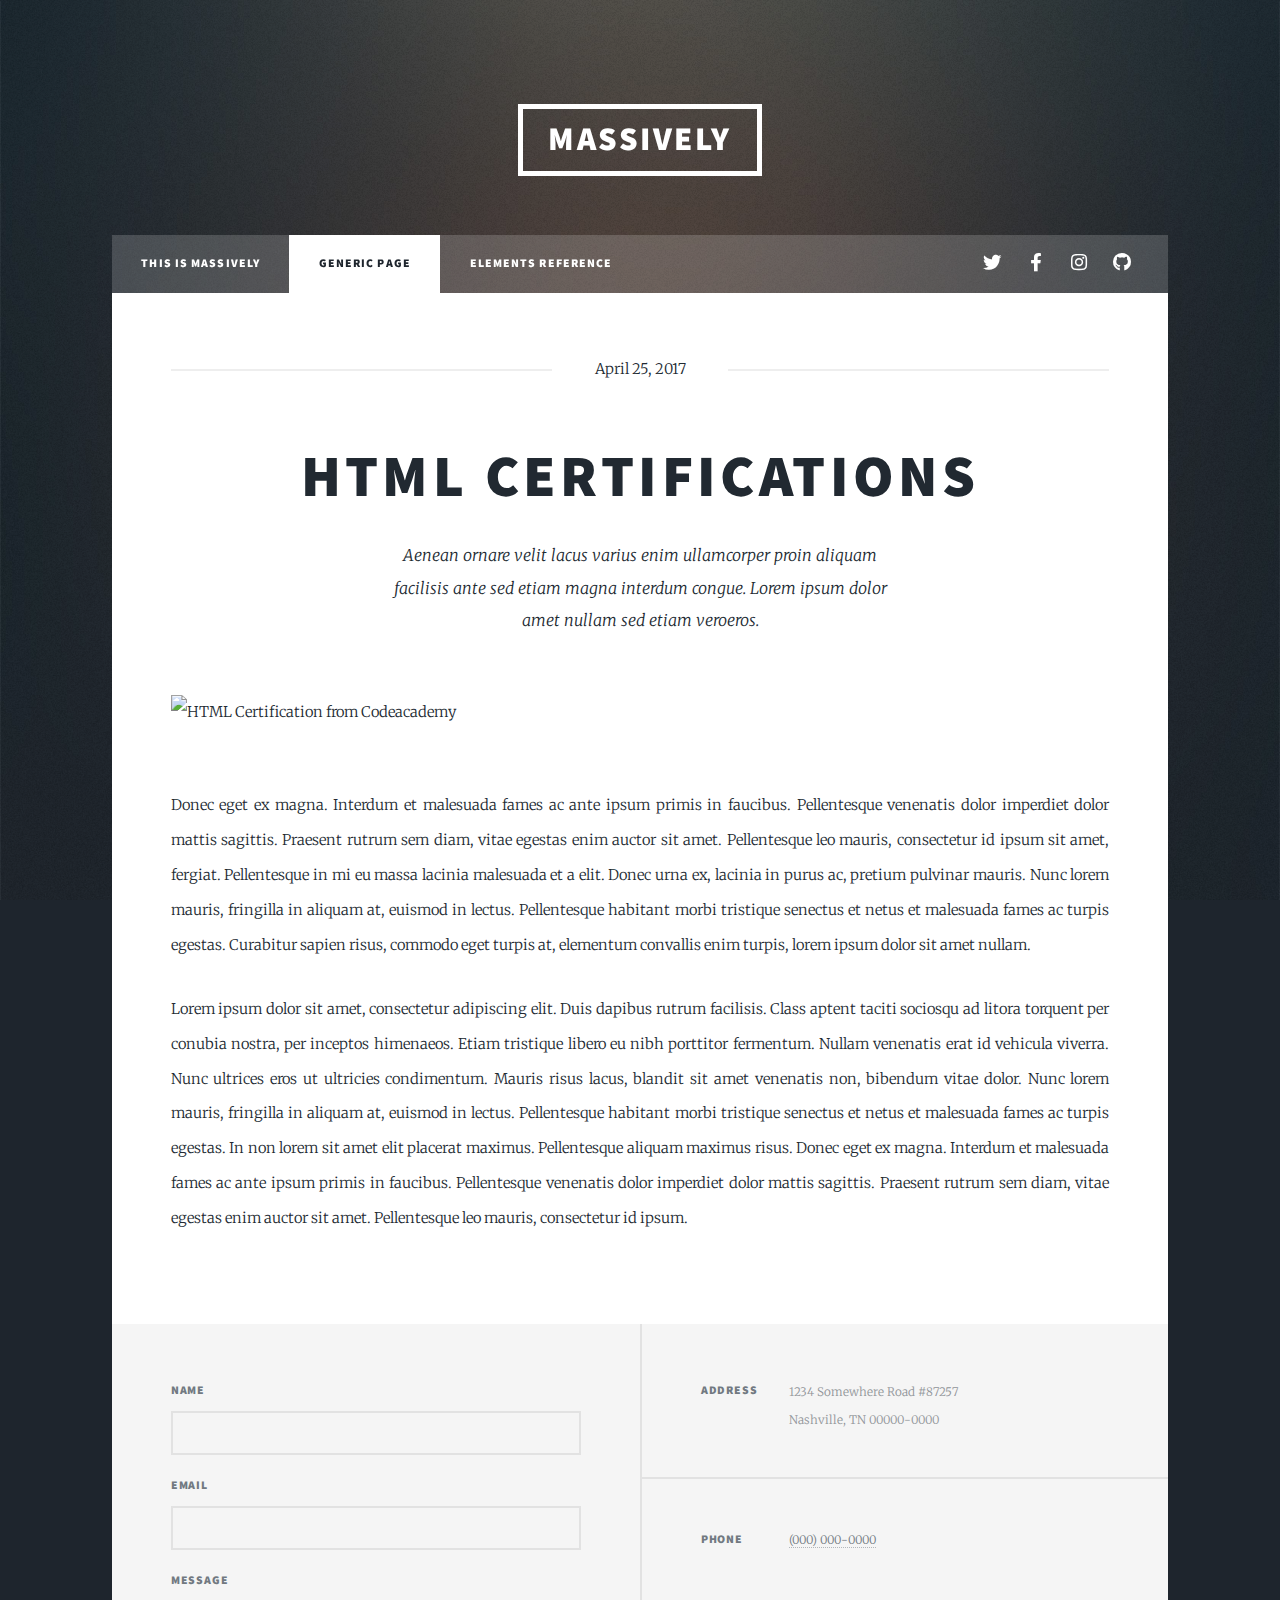
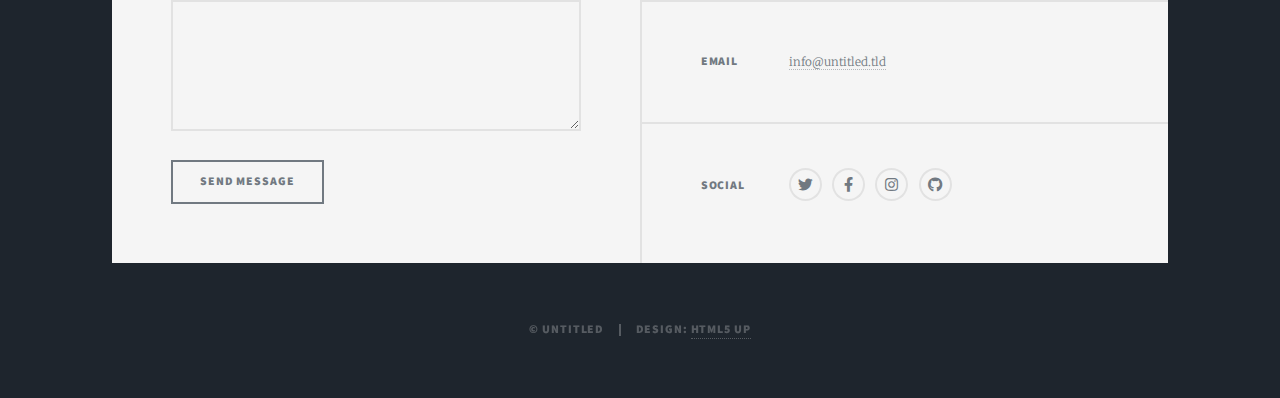
==== commit c671a97c: "Update certifications.html" ====
--- a/certifications.html
+++ b/certifications.html
@@ -45,12 +45,11 @@
 								<header class="major">
 									<span class="date">April 25, 2017</span>
 									<h1>HTML Certifications</h1>
-									<img src="HTML-Cert.png" alt="HTML Certification from Codeacademy">
 									<p>Aenean ornare velit lacus varius enim ullamcorper proin aliquam<br />
 									facilisis ante sed etiam magna interdum congue. Lorem ipsum dolor<br />
 									amet nullam sed etiam veroeros.</p>
 								</header>
-								<div class="image main"><img src="images/pic01.jpg" alt="" /></div>
+								<div class="image main"><img src="images/HTML-Cert.png" alt="HTML Certification from Codeacademy" /></div>
 								<p>Donec eget ex magna. Interdum et malesuada fames ac ante ipsum primis in faucibus. Pellentesque venenatis dolor imperdiet dolor mattis sagittis. Praesent rutrum sem diam, vitae egestas enim auctor sit amet. Pellentesque leo mauris, consectetur id ipsum sit amet, fergiat. Pellentesque in mi eu massa lacinia malesuada et a elit. Donec urna ex, lacinia in purus ac, pretium pulvinar mauris. Nunc lorem mauris, fringilla in aliquam at, euismod in lectus. Pellentesque habitant morbi tristique senectus et netus et malesuada fames ac turpis egestas. Curabitur sapien risus, commodo eget turpis at, elementum convallis enim turpis, lorem ipsum dolor sit amet nullam.</p>
 								<p>Lorem ipsum dolor sit amet, consectetur adipiscing elit. Duis dapibus rutrum facilisis. Class aptent taciti sociosqu ad litora torquent per conubia nostra, per inceptos himenaeos. Etiam tristique libero eu nibh porttitor fermentum. Nullam venenatis erat id vehicula viverra. Nunc ultrices eros ut ultricies condimentum. Mauris risus lacus, blandit sit amet venenatis non, bibendum vitae dolor. Nunc lorem mauris, fringilla in aliquam at, euismod in lectus. Pellentesque habitant morbi tristique senectus et netus et malesuada fames ac turpis egestas. In non lorem sit amet elit placerat maximus. Pellentesque aliquam maximus risus. Donec eget ex magna. Interdum et malesuada fames ac ante ipsum primis in faucibus. Pellentesque venenatis dolor imperdiet dolor mattis sagittis. Praesent rutrum sem diam, vitae egestas enim auctor sit amet. Pellentesque leo mauris, consectetur id ipsum.</p>
 							</section>
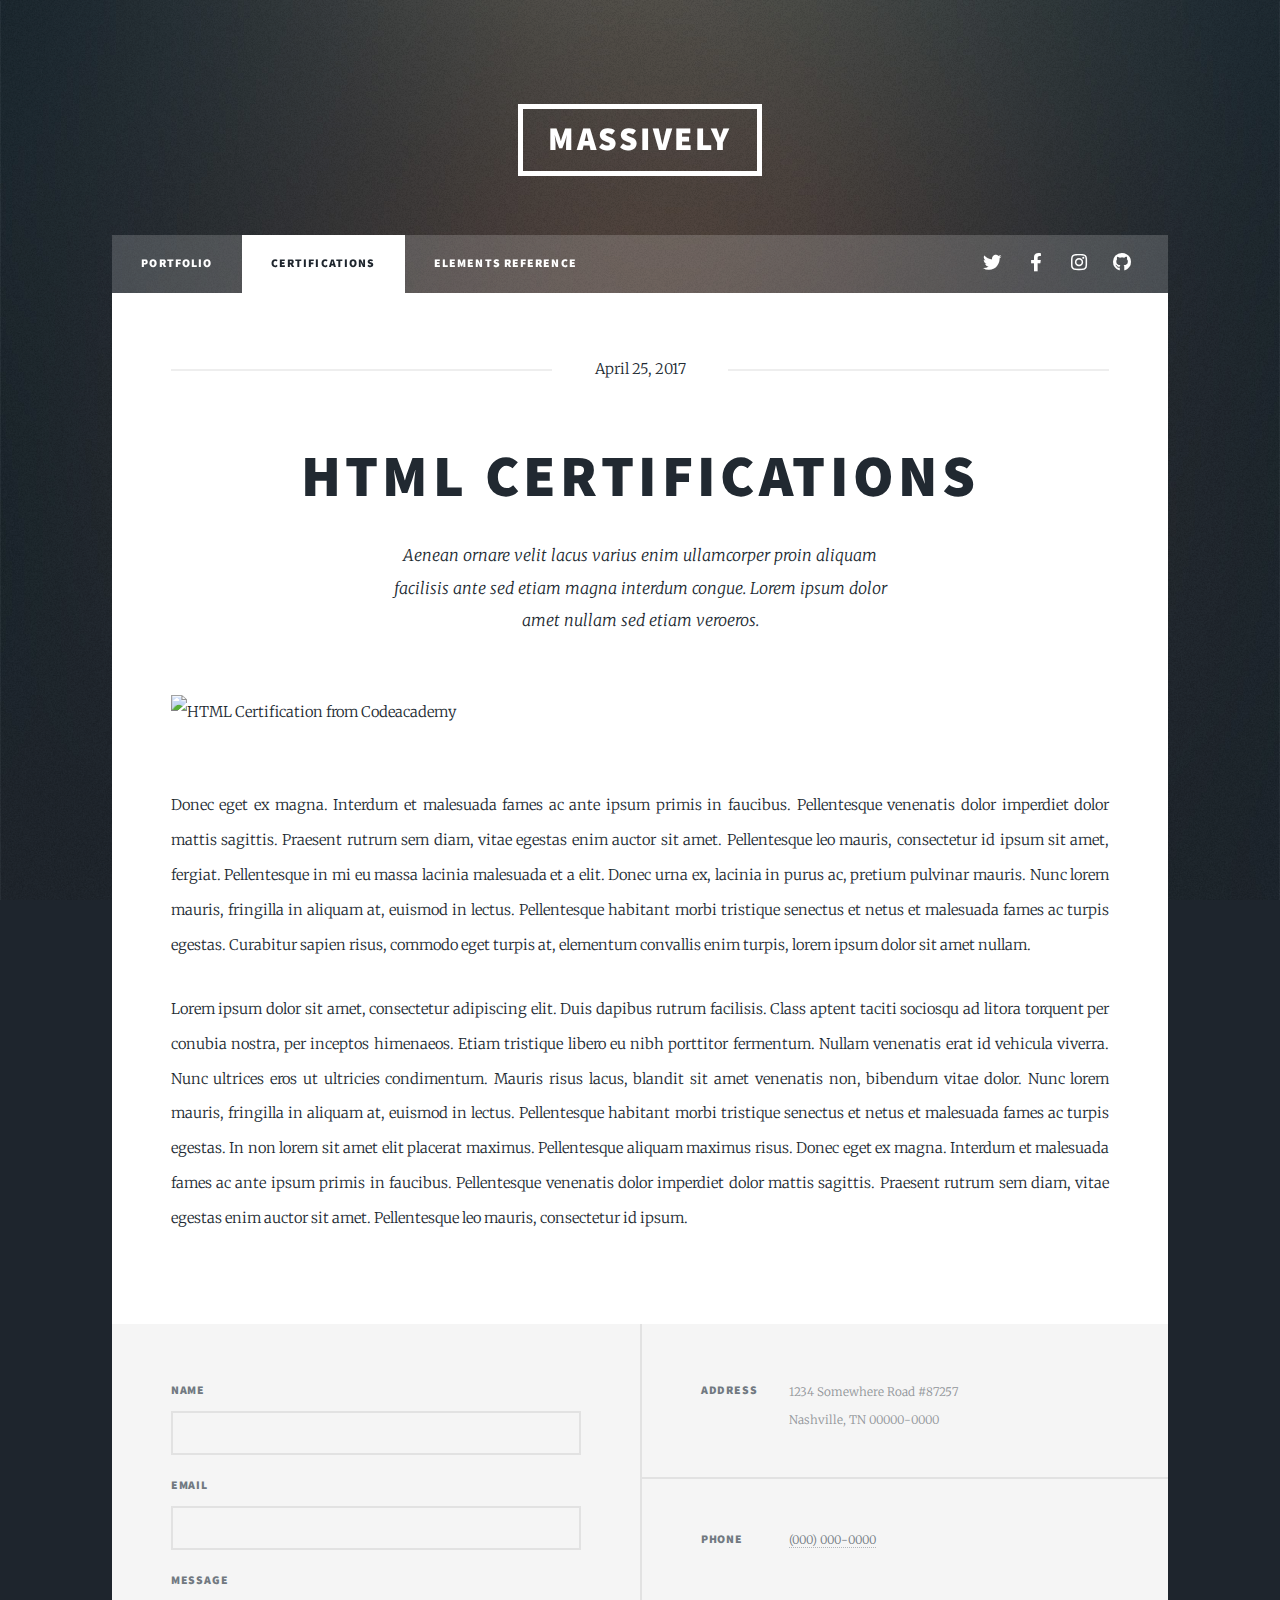
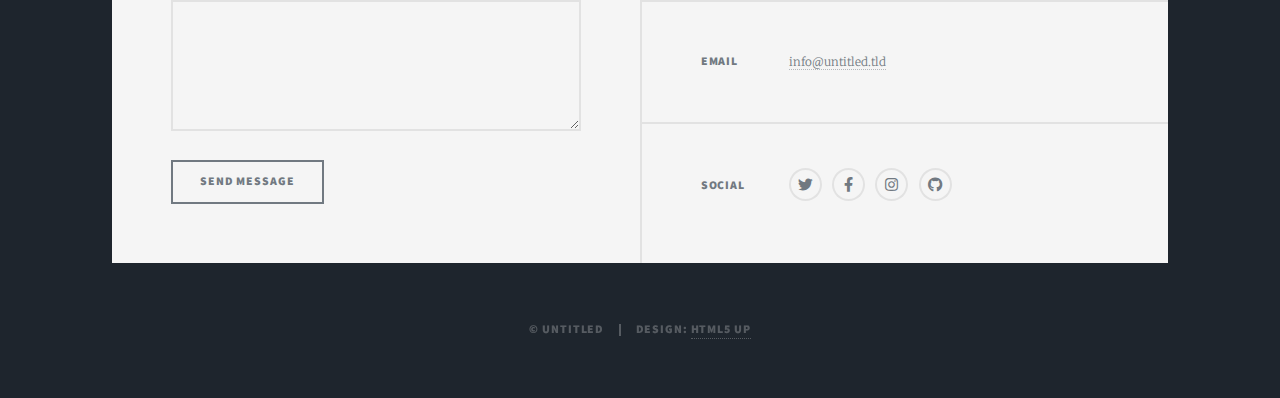
==== commit a1670bb6: "Update certifications.html" ====
--- a/certifications.html
+++ b/certifications.html
@@ -25,8 +25,8 @@
 				<!-- Nav -->
 					<nav id="nav">
 						<ul class="links">
-							<li><a href="index.html">This is Massively</a></li>
-							<li class="active"><a href="generic.html">Generic Page</a></li>
+							<li><a href="index.html">Portfolio</a></li>
+							<li class="active"><a href="certifications.html">Certifications</a></li>
 							<li><a href="elements.html">Elements Reference</a></li>
 						</ul>
 						<ul class="icons">
@@ -49,7 +49,7 @@
 									facilisis ante sed etiam magna interdum congue. Lorem ipsum dolor<br />
 									amet nullam sed etiam veroeros.</p>
 								</header>
-								<div class="image main"><img src="images/HTML-Cert.png" alt="HTML Certification from Codeacademy" /></div>
+								<div class="image main"><img src="./images/HTML-Cert.png" alt="HTML Certification from Codeacademy" /></div>
 								<p>Donec eget ex magna. Interdum et malesuada fames ac ante ipsum primis in faucibus. Pellentesque venenatis dolor imperdiet dolor mattis sagittis. Praesent rutrum sem diam, vitae egestas enim auctor sit amet. Pellentesque leo mauris, consectetur id ipsum sit amet, fergiat. Pellentesque in mi eu massa lacinia malesuada et a elit. Donec urna ex, lacinia in purus ac, pretium pulvinar mauris. Nunc lorem mauris, fringilla in aliquam at, euismod in lectus. Pellentesque habitant morbi tristique senectus et netus et malesuada fames ac turpis egestas. Curabitur sapien risus, commodo eget turpis at, elementum convallis enim turpis, lorem ipsum dolor sit amet nullam.</p>
 								<p>Lorem ipsum dolor sit amet, consectetur adipiscing elit. Duis dapibus rutrum facilisis. Class aptent taciti sociosqu ad litora torquent per conubia nostra, per inceptos himenaeos. Etiam tristique libero eu nibh porttitor fermentum. Nullam venenatis erat id vehicula viverra. Nunc ultrices eros ut ultricies condimentum. Mauris risus lacus, blandit sit amet venenatis non, bibendum vitae dolor. Nunc lorem mauris, fringilla in aliquam at, euismod in lectus. Pellentesque habitant morbi tristique senectus et netus et malesuada fames ac turpis egestas. In non lorem sit amet elit placerat maximus. Pellentesque aliquam maximus risus. Donec eget ex magna. Interdum et malesuada fames ac ante ipsum primis in faucibus. Pellentesque venenatis dolor imperdiet dolor mattis sagittis. Praesent rutrum sem diam, vitae egestas enim auctor sit amet. Pellentesque leo mauris, consectetur id ipsum.</p>
 							</section>
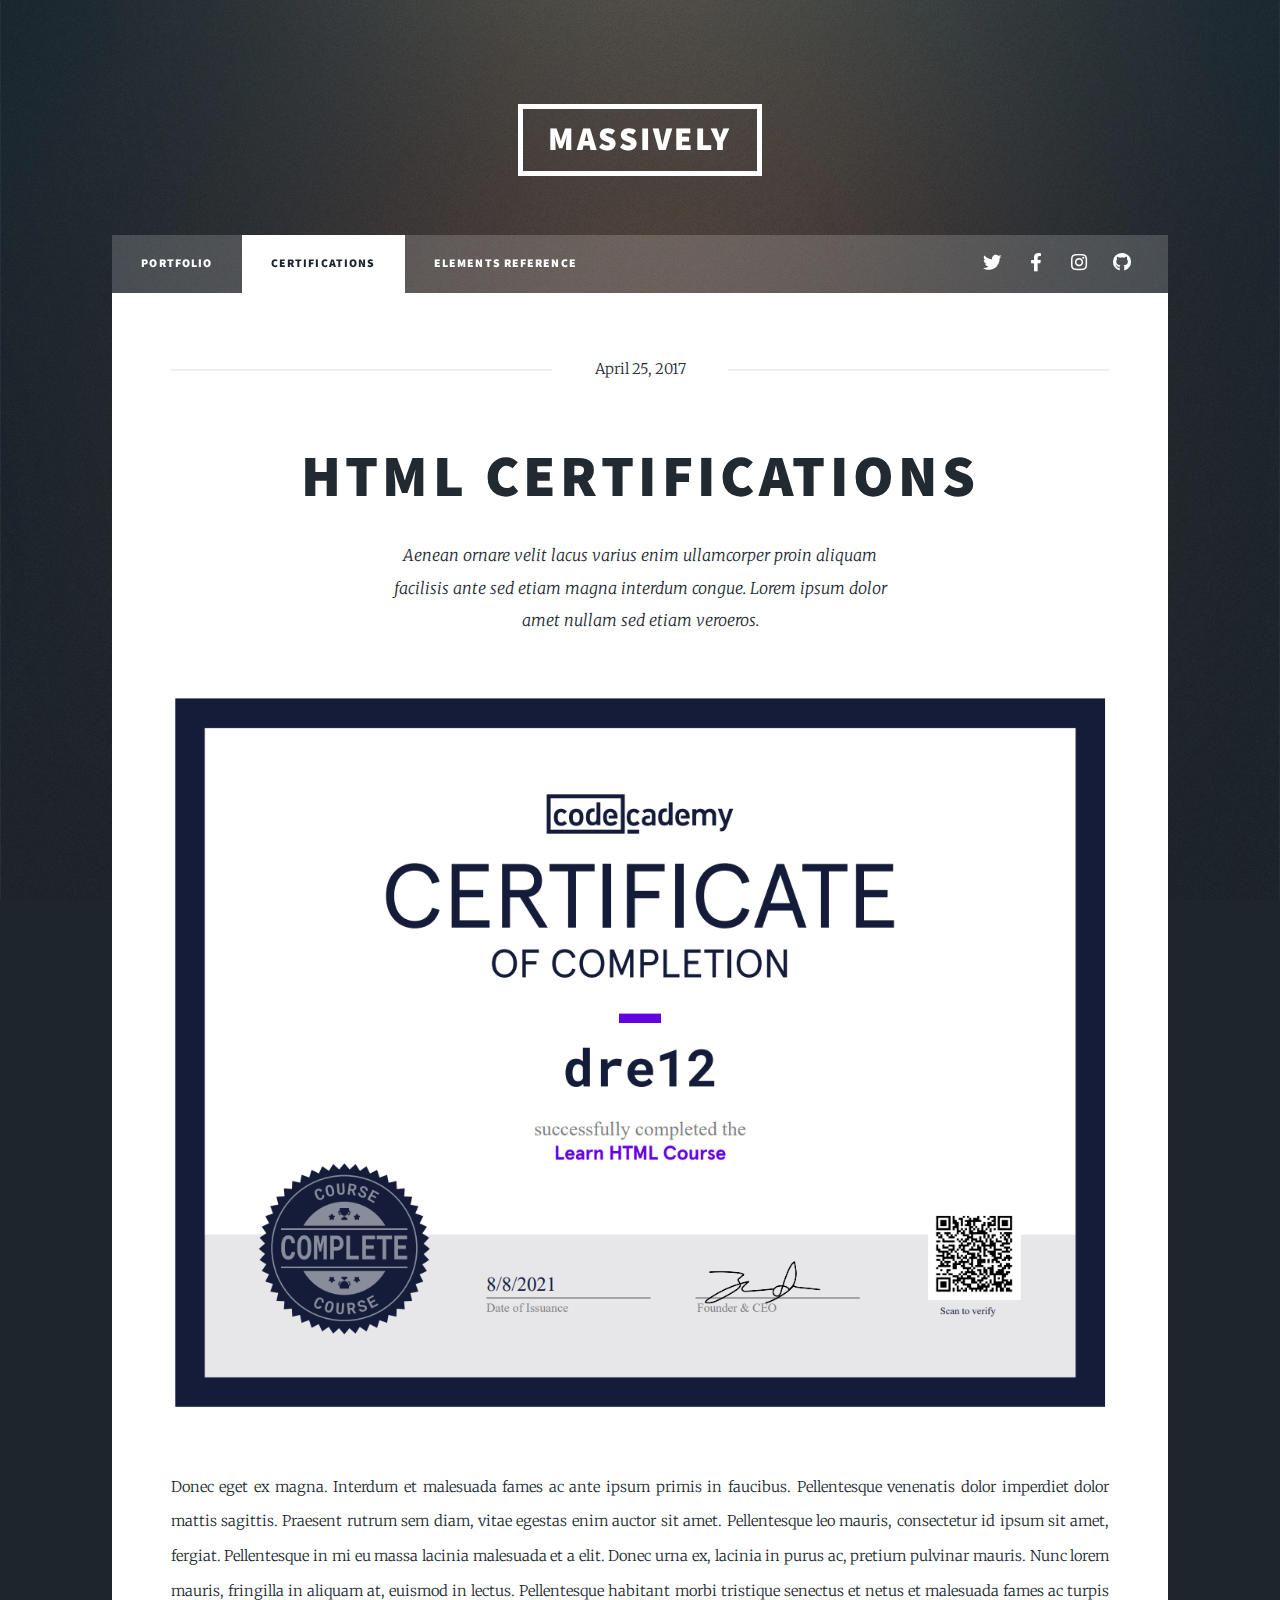
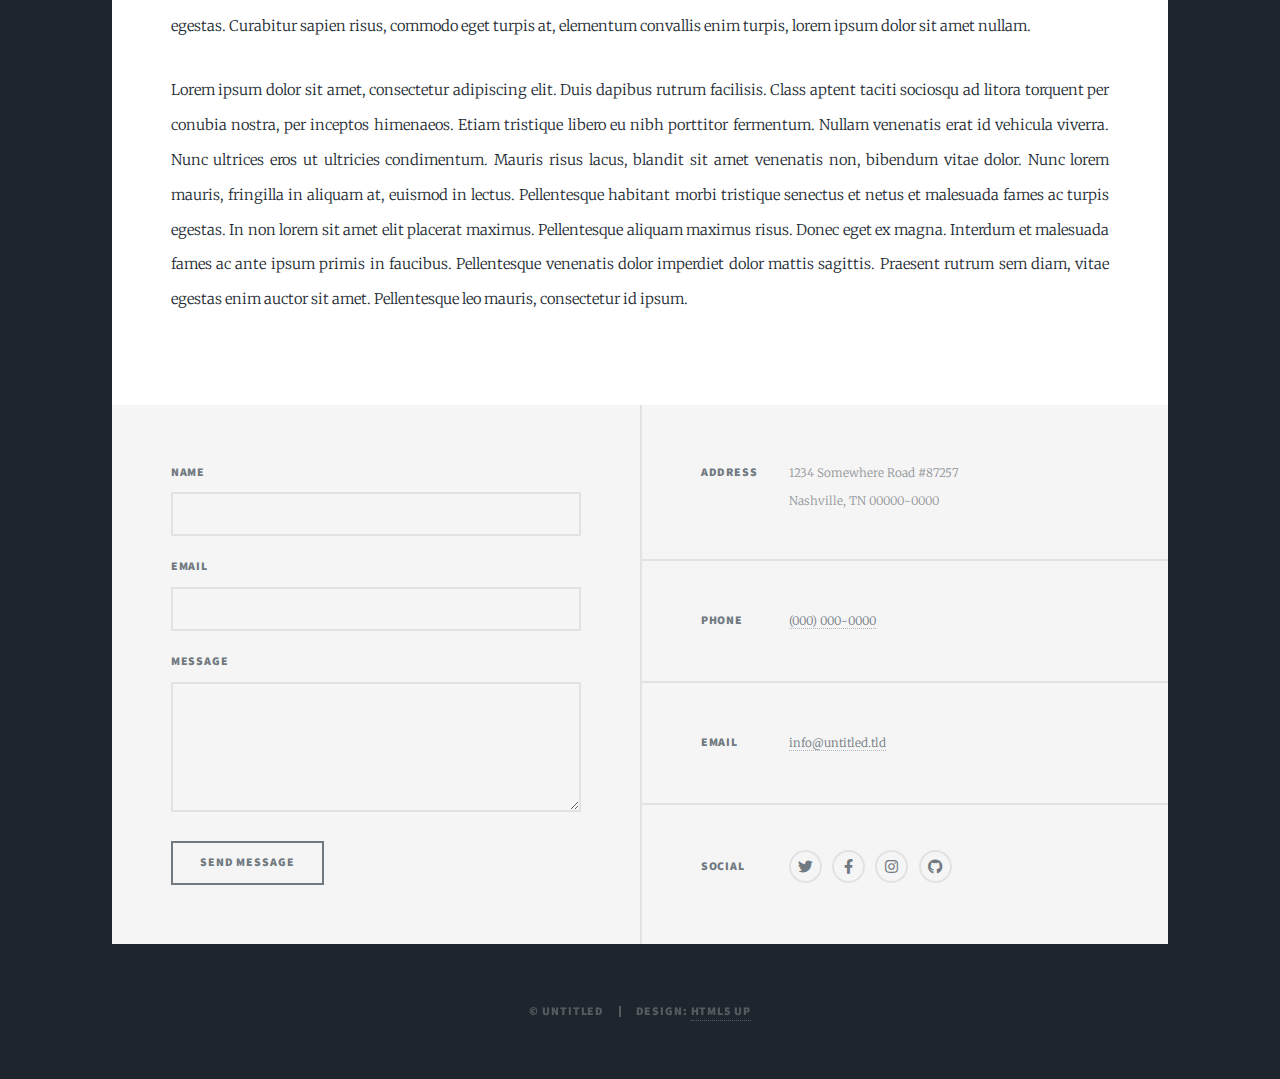
==== commit e75b394e: "Update certifications.html" ====
--- a/certifications.html
+++ b/certifications.html
@@ -49,7 +49,7 @@
 									facilisis ante sed etiam magna interdum congue. Lorem ipsum dolor<br />
 									amet nullam sed etiam veroeros.</p>
 								</header>
-								<div class="image main"><img src="./images/HTML-Cert.png" alt="HTML Certification from Codeacademy" /></div>
+								<div class="image main"><img src="/images/HTML-Cert.PNG" alt="HTML Certification from Codeacademy" /></div>
 								<p>Donec eget ex magna. Interdum et malesuada fames ac ante ipsum primis in faucibus. Pellentesque venenatis dolor imperdiet dolor mattis sagittis. Praesent rutrum sem diam, vitae egestas enim auctor sit amet. Pellentesque leo mauris, consectetur id ipsum sit amet, fergiat. Pellentesque in mi eu massa lacinia malesuada et a elit. Donec urna ex, lacinia in purus ac, pretium pulvinar mauris. Nunc lorem mauris, fringilla in aliquam at, euismod in lectus. Pellentesque habitant morbi tristique senectus et netus et malesuada fames ac turpis egestas. Curabitur sapien risus, commodo eget turpis at, elementum convallis enim turpis, lorem ipsum dolor sit amet nullam.</p>
 								<p>Lorem ipsum dolor sit amet, consectetur adipiscing elit. Duis dapibus rutrum facilisis. Class aptent taciti sociosqu ad litora torquent per conubia nostra, per inceptos himenaeos. Etiam tristique libero eu nibh porttitor fermentum. Nullam venenatis erat id vehicula viverra. Nunc ultrices eros ut ultricies condimentum. Mauris risus lacus, blandit sit amet venenatis non, bibendum vitae dolor. Nunc lorem mauris, fringilla in aliquam at, euismod in lectus. Pellentesque habitant morbi tristique senectus et netus et malesuada fames ac turpis egestas. In non lorem sit amet elit placerat maximus. Pellentesque aliquam maximus risus. Donec eget ex magna. Interdum et malesuada fames ac ante ipsum primis in faucibus. Pellentesque venenatis dolor imperdiet dolor mattis sagittis. Praesent rutrum sem diam, vitae egestas enim auctor sit amet. Pellentesque leo mauris, consectetur id ipsum.</p>
 							</section>
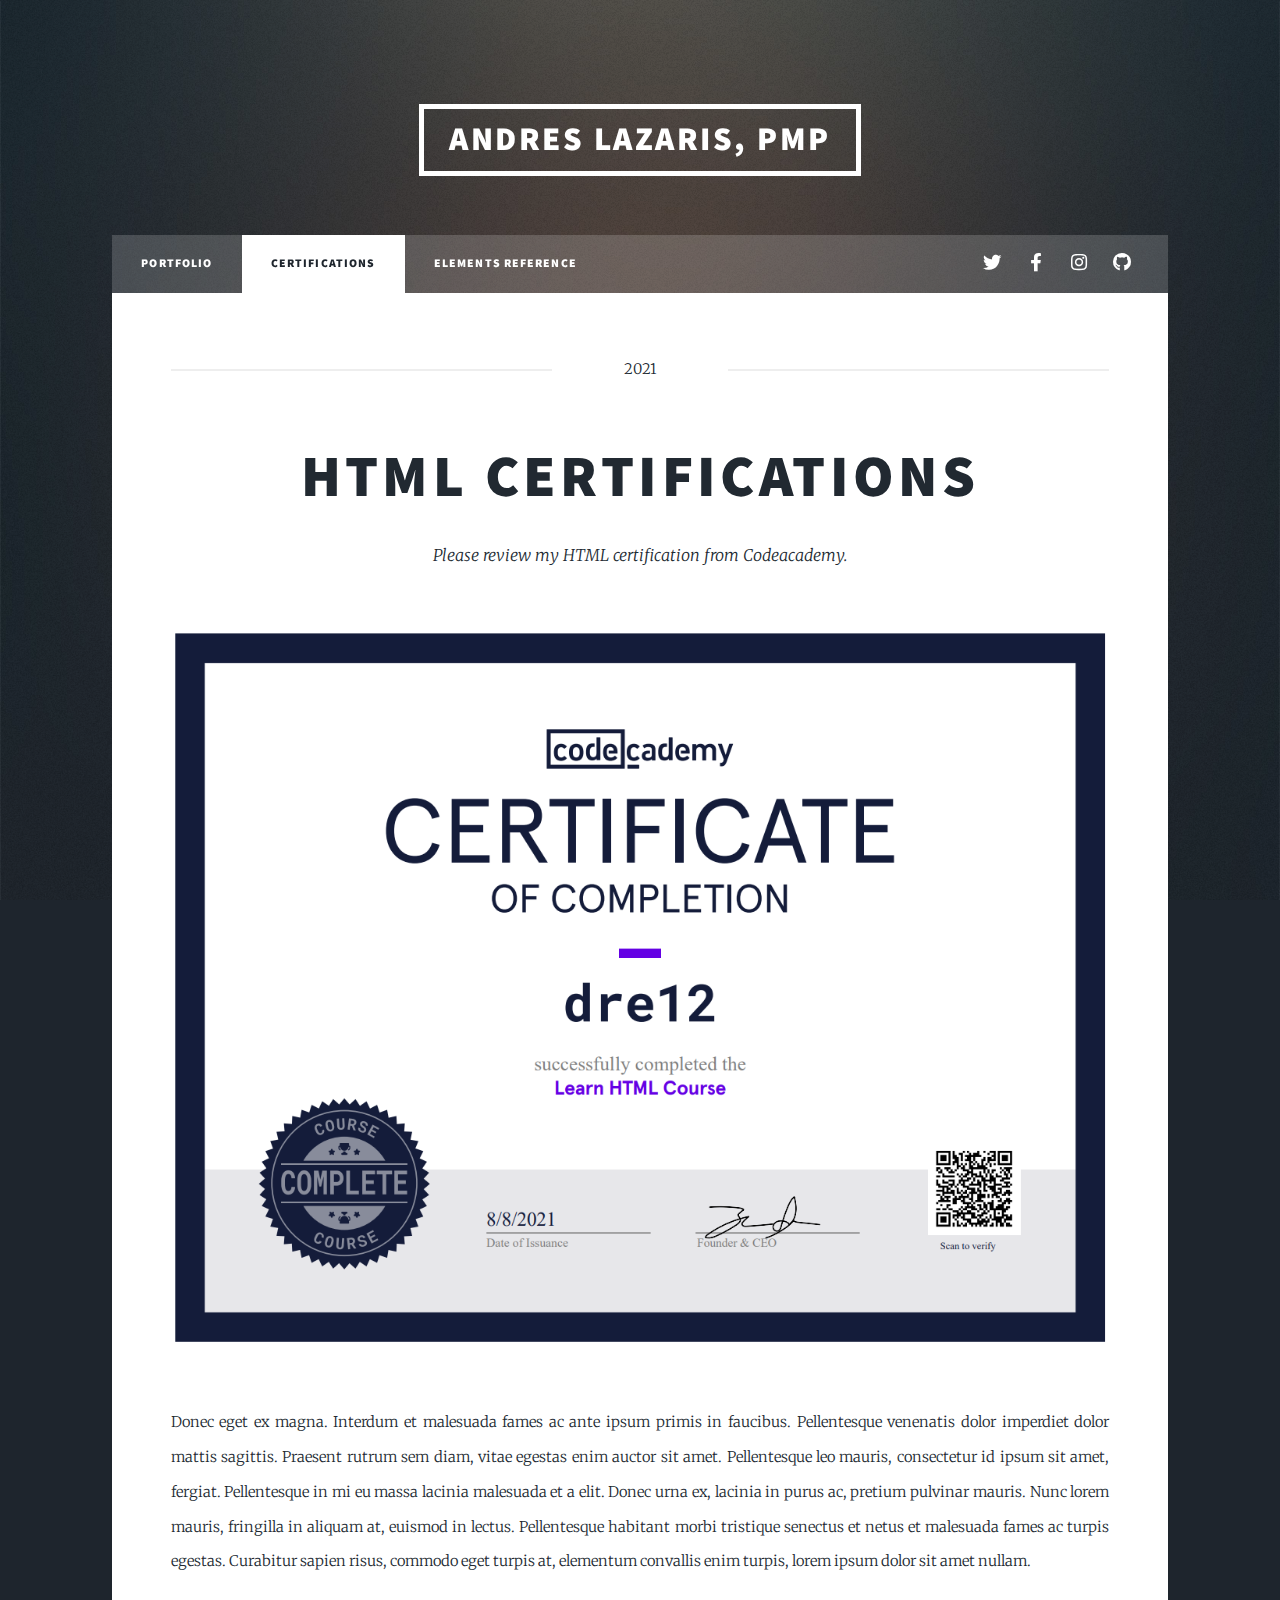
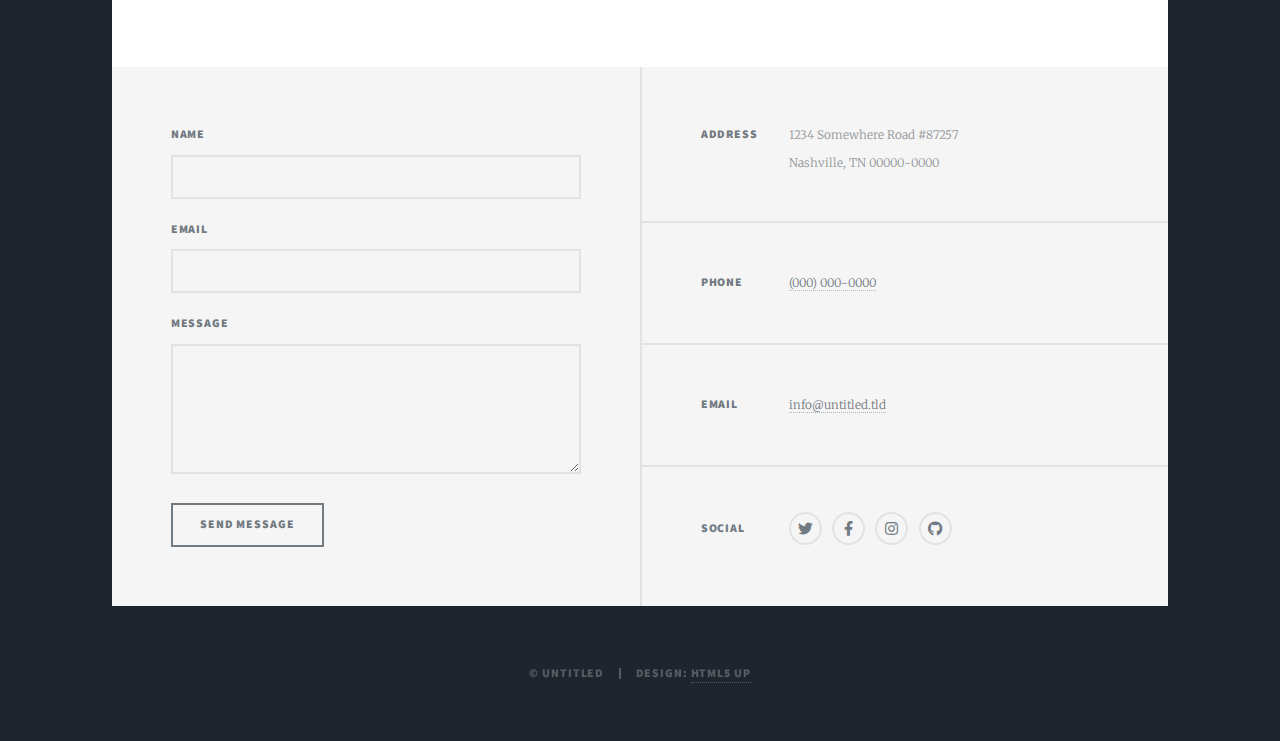
==== commit fed26c94: "Update certifications.html" ====
--- a/certifications.html
+++ b/certifications.html
@@ -19,7 +19,7 @@
 
 				<!-- Header -->
 					<header id="header">
-						<a href="index.html" class="logo">Massively</a>
+						<a href="index.html" class="logo">Andres Lazaris, PMP</a>
 					</header>
 
 				<!-- Nav -->
@@ -43,15 +43,12 @@
 						<!-- Post -->
 							<section class="post">
 								<header class="major">
-									<span class="date">April 25, 2017</span>
+									<span class="date">2021</span>
 									<h1>HTML Certifications</h1>
-									<p>Aenean ornare velit lacus varius enim ullamcorper proin aliquam<br />
-									facilisis ante sed etiam magna interdum congue. Lorem ipsum dolor<br />
-									amet nullam sed etiam veroeros.</p>
+									<p>Please review my HTML certification from Codeacademy.</p>
 								</header>
 								<div class="image main"><img src="/images/HTML-Cert.PNG" alt="HTML Certification from Codeacademy" /></div>
 								<p>Donec eget ex magna. Interdum et malesuada fames ac ante ipsum primis in faucibus. Pellentesque venenatis dolor imperdiet dolor mattis sagittis. Praesent rutrum sem diam, vitae egestas enim auctor sit amet. Pellentesque leo mauris, consectetur id ipsum sit amet, fergiat. Pellentesque in mi eu massa lacinia malesuada et a elit. Donec urna ex, lacinia in purus ac, pretium pulvinar mauris. Nunc lorem mauris, fringilla in aliquam at, euismod in lectus. Pellentesque habitant morbi tristique senectus et netus et malesuada fames ac turpis egestas. Curabitur sapien risus, commodo eget turpis at, elementum convallis enim turpis, lorem ipsum dolor sit amet nullam.</p>
-								<p>Lorem ipsum dolor sit amet, consectetur adipiscing elit. Duis dapibus rutrum facilisis. Class aptent taciti sociosqu ad litora torquent per conubia nostra, per inceptos himenaeos. Etiam tristique libero eu nibh porttitor fermentum. Nullam venenatis erat id vehicula viverra. Nunc ultrices eros ut ultricies condimentum. Mauris risus lacus, blandit sit amet venenatis non, bibendum vitae dolor. Nunc lorem mauris, fringilla in aliquam at, euismod in lectus. Pellentesque habitant morbi tristique senectus et netus et malesuada fames ac turpis egestas. In non lorem sit amet elit placerat maximus. Pellentesque aliquam maximus risus. Donec eget ex magna. Interdum et malesuada fames ac ante ipsum primis in faucibus. Pellentesque venenatis dolor imperdiet dolor mattis sagittis. Praesent rutrum sem diam, vitae egestas enim auctor sit amet. Pellentesque leo mauris, consectetur id ipsum.</p>
 							</section>
 
 					</div>
